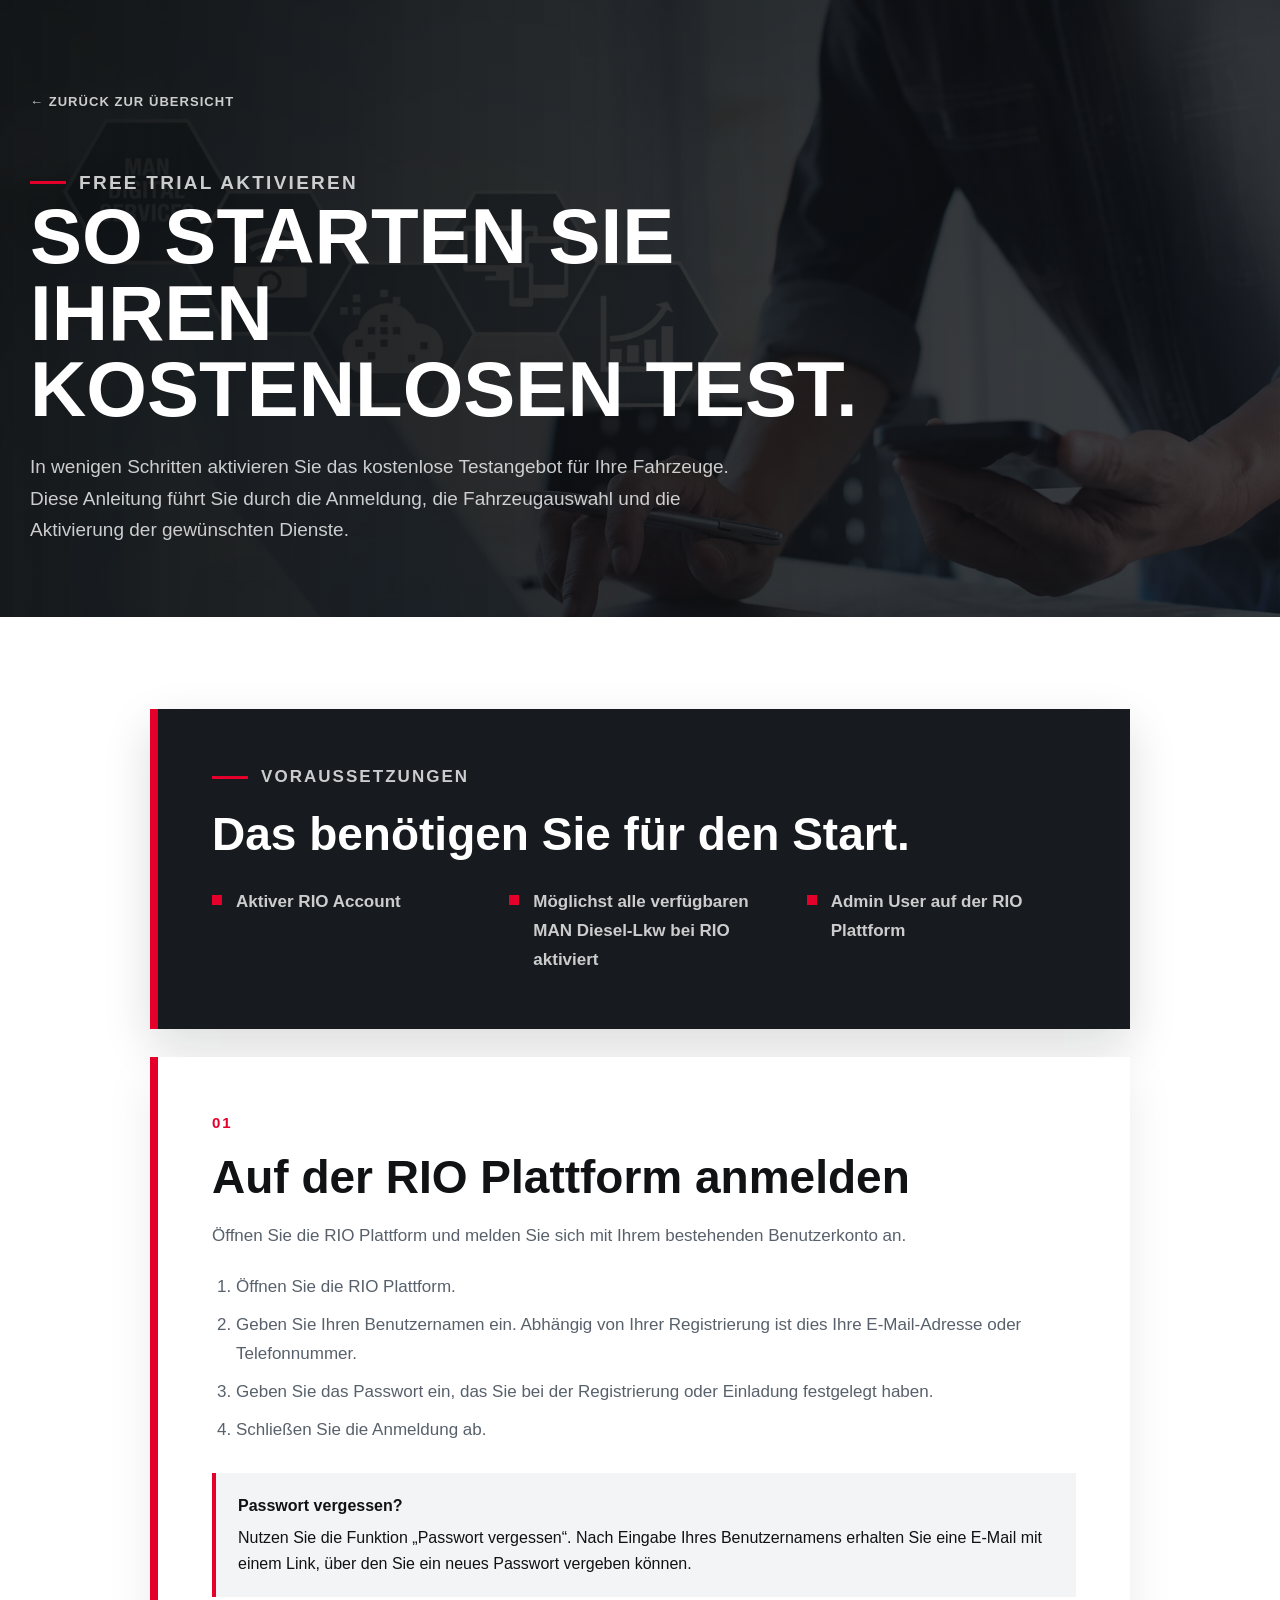
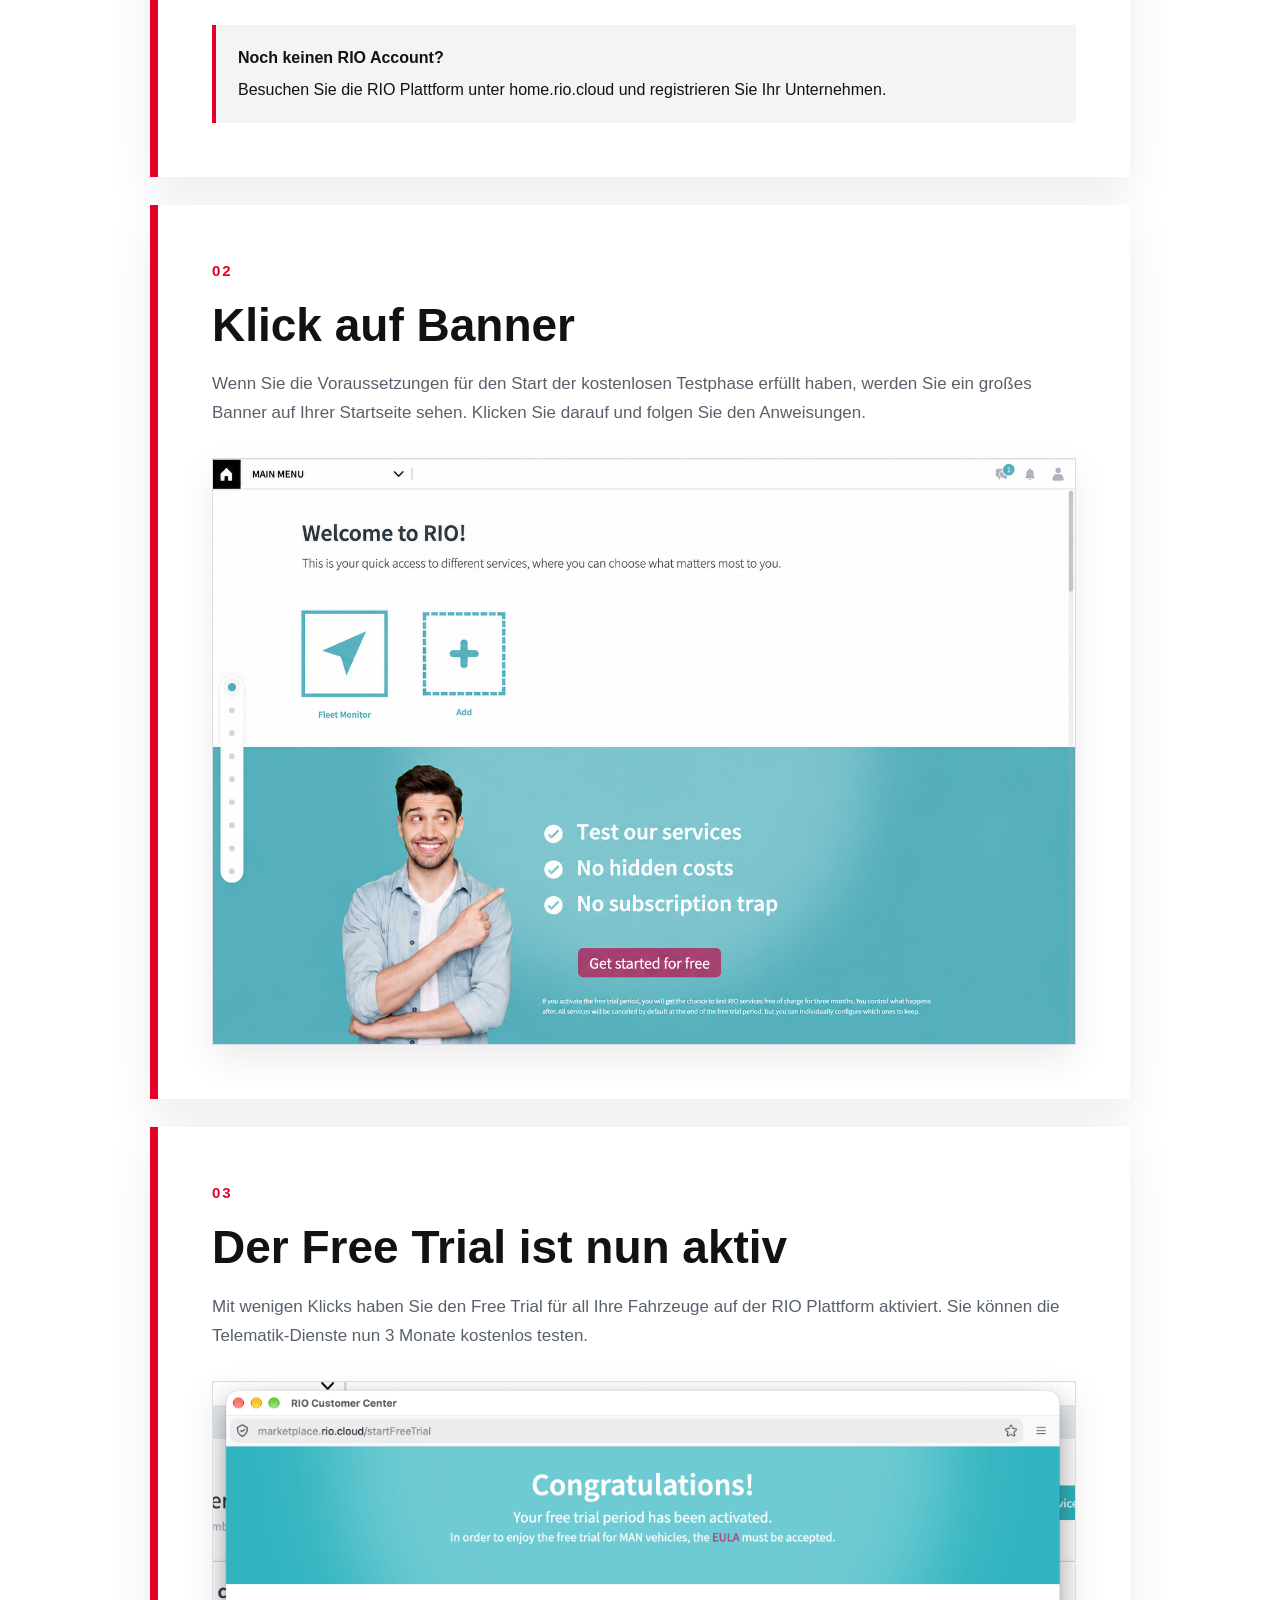
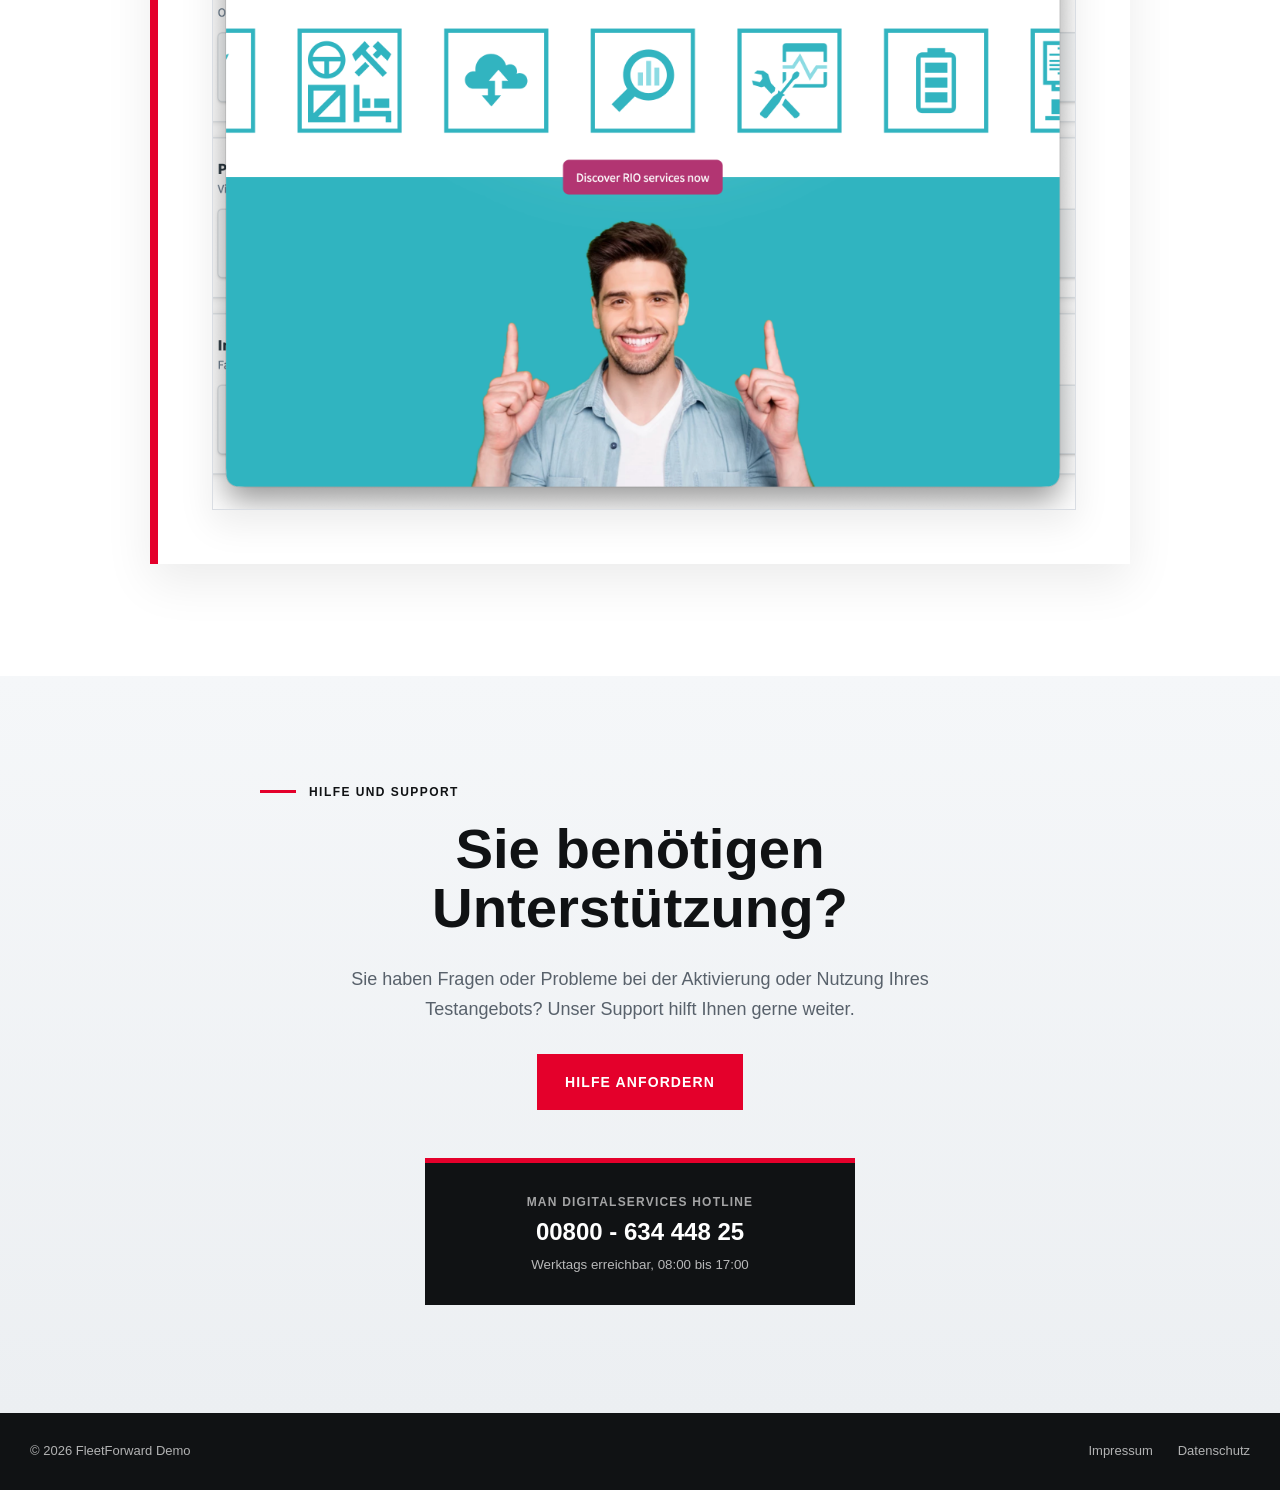
==== free-trial-anleitung.html @ 4c505b8c "Update free trial activation guide" ====
<!doctype html>
<html lang="de">
<head>
  <meta charset="utf-8">
  <meta name="viewport" content="width=device-width, initial-scale=1">
  <title>Free Trial starten | MAN DigitalServices</title>
  <meta
    name="description"
    content="Schritt-für-Schritt-Anleitung zur Aktivierung des kostenlosen MAN DigitalServices Tests."
  >
  <link rel="stylesheet" href="styles.css?v=20260921-1">
</head>
<body>
  <div class="demo-landing">
    <main>
      <section class="demo-guide-hero">
        <div class="demo-container">
          <a class="demo-guide-hero__back" href="index.html">← Zurück zur Übersicht</a>
          <p class="demo-eyebrow">Free Trial aktivieren</p>
          <h1>So starten Sie Ihren kostenlosen Test.</h1>
          <p>
            In wenigen Schritten aktivieren Sie das kostenlose Testangebot für
            Ihre Fahrzeuge. Diese Anleitung führt Sie durch die Anmeldung, die
            Fahrzeugauswahl und die Aktivierung der gewünschten Dienste.
          </p>
        </div>
      </section>

      <section class="demo-guide" aria-label="Aktivierungsschritte">
        <div class="demo-container">
          <div class="demo-guide__list">
            <article class="demo-guide-prerequisites">
              <p class="demo-eyebrow">Voraussetzungen</p>
              <h2>Das benötigen Sie für den Start.</h2>
              <ul>
                <li>Aktiver RIO Account</li>
                <li>Möglichst alle verfügbaren MAN Diesel-Lkw bei RIO aktiviert</li>
                <li>Admin User auf der RIO Plattform</li>
              </ul>
            </article>

            <article class="demo-guide-step">
              <h2>Auf der RIO Plattform anmelden</h2>
              <p>
                Öffnen Sie die RIO Plattform und melden Sie sich mit Ihrem
                bestehenden Benutzerkonto an.
              </p>
              <ol>
                <li>Öffnen Sie die RIO Plattform.</li>
                <li>
                  Geben Sie Ihren Benutzernamen ein. Abhängig von Ihrer
                  Registrierung ist dies Ihre E-Mail-Adresse oder Telefonnummer.
                </li>
                <li>
                  Geben Sie das Passwort ein, das Sie bei der Registrierung
                  oder Einladung festgelegt haben.
                </li>
                <li>Schließen Sie die Anmeldung ab.</li>
              </ol>
              <div class="demo-guide-note">
                <strong>Passwort vergessen?</strong>
                Nutzen Sie die Funktion „Passwort vergessen“. Nach Eingabe Ihres
                Benutzernamens erhalten Sie eine E-Mail mit einem Link, über den
                Sie ein neues Passwort vergeben können.
              </div>
              <div class="demo-guide-note">
                <strong>Noch keinen RIO Account?</strong>
                Besuchen Sie die RIO Plattform unter home.rio.cloud und
                registrieren Sie Ihr Unternehmen.
              </div>
            </article>

            <article class="demo-guide-step">
              <h2>Klick auf Banner</h2>
              <p>
                Wenn Sie die Voraussetzungen für den Start der
                kostenlosen Testphase erfüllt haben, werden Sie ein großes
                Banner auf Ihrer Startseite sehen. Klicken Sie darauf und
                folgen Sie den Anweisungen.
              </p>
              <figure class="demo-guide-image">
                <img
                  src="images/rio-free-trial-banner.png"
                  alt="RIO Startseite mit Banner zur kostenlosen Testphase"
                >
              </figure>
            </article>

            <article class="demo-guide-step">
              <h2>Der Free Trial ist nun aktiv</h2>
              <p>
                Mit wenigen Klicks haben Sie den Free Trial für all Ihre
                Fahrzeuge auf der RIO Plattform aktiviert. Sie können die
                Telematik-Dienste nun 3 Monate kostenlos testen.
              </p>
              <figure class="demo-guide-image">
                <img
                  src="images/rio-free-trial-activated.png"
                  alt="Bestätigung der aktivierten kostenlosen RIO Testphase"
                >
              </figure>
            </article>
          </div>
        </div>
      </section>

      <section id="contact" class="demo-lead">
        <div class="demo-container demo-lead__content">
          <div class="demo-lead__intro">
            <p class="demo-eyebrow demo-eyebrow--dark">
              Hilfe und Support
            </p>

            <h2>Sie benötigen Unterstützung?</h2>

            <p>
              Sie haben Fragen oder Probleme bei der Aktivierung oder Nutzung
              Ihres Testangebots? Unser Support hilft Ihnen gerne weiter.
            </p>

            <a
              class="demo-button demo-button--submit"
              href="https://rio.cloud/de/contact/form"
            >
              Hilfe anfordern
            </a>

            <div class="demo-contact-box">
              <span>MAN DigitalServices Hotline</span>
              <strong>00800 - 634 448 25</strong>
              <small>Werktags erreichbar, 08:00 bis 17:00</small>
            </div>
          </div>
        </div>
      </section>
    </main>

    <footer class="demo-footer">
      <div class="demo-container demo-footer__inner">
        <span>© 2026 FleetForward Demo</span>
        <div>
          <a href="#">Impressum</a>
          <a href="#">Datenschutz</a>
        </div>
      </div>
    </footer>
  </div>
</body>
</html>
---- styles.css ----
/* =========================================================
   FleetForward / MAN DigitalServices Landingpage
   Vollstaendige CSS-Ueberarbeitung
   ========================================================= */

:root {
  --demo-red: #e4002b;
  --demo-red-dark: #b80024;
  --demo-red-deep: #91001c;
  --demo-ink: #101214;
  --demo-ink-soft: #25292e;
  --demo-steel: #58616b;
  --demo-line: #d9dde2;
  --demo-panel: #f4f6f8;
  --demo-white: #ffffff;
  --demo-success-bg: #e7f5ed;
  --demo-success: #17673a;
  --demo-error-bg: #fde9ed;
  --demo-error: #9d001e;
  --demo-shadow: 0 22px 54px rgba(16, 18, 20, 0.14);
  --demo-max-width: 1220px;
}

/* =========================================================
   Power-Pages-Standardlayout zuruecksetzen
   ========================================================= */

html {
  margin: 0 !important;
  padding: 0 !important;
  scroll-behavior: smooth;
}

body {
  margin: 0 !important;
  padding: 0 !important;
}

body > header,
body > nav,
body > .navbar,
header[role="banner"],
header.navbar,
header.navbar-static-top,
header.navbar-inverse,
.navbar.navbar-static-top,
.navbar.navbar-inverse,
.navbar-static-top,
.header-navbar,
#navbar,
#navbar-collapse,
.navbar-header,
.navbar-collapse {
  display: none !important;
  visibility: hidden !important;
  height: 0 !important;
  min-height: 0 !important;
  max-height: 0 !important;
  margin: 0 !important;
  padding: 0 !important;
  border: 0 !important;
  overflow: hidden !important;
}

body,
main,
main[role="main"],
.page-content,
.page-copy,
.container-fluid,
#mainContent,
#content-container {
  margin-top: 0 !important;
  padding-top: 0 !important;
}

body > footer:not(.demo-footer),
footer.footer,
footer[role="contentinfo"]:not(.demo-footer) {
  display: none !important;
}

/* =========================================================
   Basis
   ========================================================= */

.demo-landing {
  position: relative;
  width: 100%;
  margin: 0 !important;
  padding: 0 !important;
  overflow: hidden;
  background: var(--demo-white);
  color: var(--demo-ink);
  font-family: Arial, Helvetica, sans-serif;
  font-size: 16px;
  line-height: 1.6;
  text-rendering: optimizeLegibility;
}

.demo-landing *,
.demo-landing *::before,
.demo-landing *::after {
  box-sizing: border-box;
}

.demo-landing main {
  width: 100%;
  margin: 0 !important;
  padding: 0 !important;
}

.demo-landing img {
  display: block;
  width: 100%;
  max-width: 100%;
}

.demo-container {
  width: min(calc(100% - 48px), var(--demo-max-width));
  margin-right: auto;
  margin-left: auto;
}

.demo-landing ::selection {
  background: var(--demo-red);
  color: var(--demo-white);
}

.demo-landing section[id] {
  scroll-margin-top: 24px;
}

/* =========================================================
   Bereichsnavigation
   ========================================================= */

.demo-section-nav {
  position: relative;
  z-index: 4;
  overflow: hidden;
  padding: 0;
  background: var(--demo-white);
  border-bottom: 1px solid #e6e9ed;
}

.demo-section-nav__scroller {
  display: flex;
  align-items: stretch;
  gap: 0;
  width: max-content;
  min-width: 100%;
  padding: 0 24px;
}

.demo-section-nav__item {
  display: flex;
  align-items: center;
  min-height: 52px;
  padding: 12px 20px;
  border: 2px solid transparent;
  color: #39424d;
  font-family: "Arial Narrow", "Helvetica Neue Condensed Bold", "Roboto Condensed", Arial, Helvetica, sans-serif;
  font-size: clamp(14px, 1vw, 16px);
  font-weight: 900;
  letter-spacing: 0.045em;
  line-height: 1.05;
  text-decoration: none;
  text-transform: uppercase;
  white-space: nowrap;
  transition: color 160ms ease, border-color 160ms ease, background-color 160ms ease;
}

.demo-section-nav__item:hover,
.demo-section-nav__item:focus-visible {
  color: var(--demo-red);
  outline: none;
  text-decoration: none;
}

.demo-section-nav__item:focus-visible {
  outline: 2px solid #006fdd;
  outline-offset: -4px;
}

.demo-section-nav__item.is-active {
  border-color: #006fdd;
  color: var(--demo-red);
}

/* =========================================================
   Buttons und Links
   ========================================================= */

.demo-landing a.demo-button,
.demo-landing a.demo-button:link,
.demo-landing a.demo-button:visited,
.demo-landing button.demo-button,
.demo-landing input.demo-button[type="submit"],
.demo-landing input.demo-button[type="button"],
.demo-landing .btn.demo-button,
.demo-landing .btn-primary.demo-button {
  display: inline-flex !important;
  align-items: center !important;
  justify-content: center !important;
  width: auto !important;
  min-width: 204px !important;
  min-height: 56px !important;
  margin: 0 !important;
  padding: 16px 26px !important;
  background: var(--demo-red) !important;
  background-color: var(--demo-red) !important;
  background-image: none !important;
  border: 2px solid var(--demo-red) !important;
  border-radius: 0 !important;
  box-shadow: none !important;
  color: var(--demo-white) !important;
  cursor: pointer !important;
  font-family: Arial, Helvetica, sans-serif !important;
  font-size: 14px !important;
  font-weight: 800 !important;
  letter-spacing: 0.08em !important;
  line-height: 1 !important;
  text-align: center !important;
  text-decoration: none !important;
  text-shadow: none !important;
  text-transform: uppercase !important;
  appearance: none !important;
  -webkit-appearance: none !important;
  transition:
    background-color 180ms ease,
    border-color 180ms ease,
    color 180ms ease,
    transform 180ms ease !important;
}

.demo-landing a.demo-button:hover,
.demo-landing a.demo-button:focus,
.demo-landing button.demo-button:hover,
.demo-landing button.demo-button:focus,
.demo-landing input.demo-button[type="submit"]:hover,
.demo-landing input.demo-button[type="submit"]:focus,
.demo-landing input.demo-button[type="button"]:hover,
.demo-landing input.demo-button[type="button"]:focus {
  background: var(--demo-red-dark) !important;
  background-color: var(--demo-red-dark) !important;
  border-color: var(--demo-red-dark) !important;
  color: var(--demo-white) !important;
  text-decoration: none !important;
  transform: translateY(-2px) !important;
}

.demo-landing a.demo-button:active,
.demo-landing button.demo-button:active,
.demo-landing input.demo-button[type="submit"]:active,
.demo-landing input.demo-button[type="button"]:active {
  background: var(--demo-red-deep) !important;
  background-color: var(--demo-red-deep) !important;
  border-color: var(--demo-red-deep) !important;
  transform: translateY(0) !important;
}

.demo-landing button.demo-button:disabled,
.demo-landing input.demo-button[type="submit"]:disabled,
.demo-landing .demo-button.disabled,
.demo-landing .demo-button[disabled] {
  background: #969da5 !important;
  border-color: #969da5 !important;
  color: var(--demo-white) !important;
  cursor: not-allowed !important;
  opacity: 0.75 !important;
  transform: none !important;
}

.demo-landing .demo-button--submit {
  width: 100% !important;
}

.demo-text-link,
.demo-arrow-link {
  display: inline-flex;
  align-items: center;
  gap: 13px;
  color: inherit;
  font-weight: 800;
  line-height: 1.2;
  text-decoration: none;
}

.demo-text-link span,
.demo-arrow-link span {
  display: inline-block;
  font-size: 22px;
  line-height: 1;
  transition: transform 180ms ease;
}

.demo-text-link:hover,
.demo-text-link:focus,
.demo-arrow-link:hover,
.demo-arrow-link:focus {
  color: inherit;
  text-decoration: none;
}

.demo-text-link:hover span,
.demo-text-link:focus span,
.demo-arrow-link:hover span,
.demo-arrow-link:focus span {
  transform: translateX(6px);
}

/* =========================================================
   Hero
   ========================================================= */

.demo-landing .demo-hero {
  position: relative !important;
  display: flex !important;
  align-items: flex-end !important;
  width: 100% !important;
  min-height: 680px !important;
  margin: 0 !important;
  padding: 0 !important;
  overflow: hidden !important;
  background-color: var(--demo-ink) !important;
  background-image: url("images/man-free-trial-header.svg") !important;
  background-position: center center !important;
  background-repeat: no-repeat !important;
  background-size: cover !important;
  color: var(--demo-white) !important;
  isolation: isolate !important;
}

.demo-landing .demo-hero__overlay {
  position: absolute !important;
  inset: 0 !important;
  z-index: 1 !important;
  display: block !important;
  background:
    linear-gradient(
      90deg,
      rgba(10, 12, 14, 0.9) 0%,
      rgba(10, 12, 14, 0.72) 34%,
      rgba(10, 12, 14, 0.38) 64%,
      rgba(10, 12, 14, 0.12) 100%
    ),
    linear-gradient(
      180deg,
      rgba(0, 0, 0, 0.02) 0%,
      rgba(0, 0, 0, 0.12) 54%,
      rgba(0, 0, 0, 0.62) 100%
    ) !important;
  pointer-events: none !important;
}

.demo-landing .demo-hero::after {
  position: absolute;
  right: 0;
  bottom: 0;
  z-index: 2;
  width: min(44vw, 520px);
  height: 7px;
  background: var(--demo-red);
  content: "";
}

.demo-landing .demo-hero__content {
  position: relative !important;
  z-index: 3 !important;
  display: flex !important;
  align-items: flex-end !important;
  width: min(calc(100% - 96px), var(--demo-max-width)) !important;
  margin: 0 auto !important;
  padding: 0 0 76px !important;
}

.demo-landing .demo-hero__copy {
  width: 100% !important;
  max-width: 620px !important;
  margin: 0 !important;
  padding: 0 !important;
}

.demo-landing .demo-hero .demo-hero__copy h1 {
  max-width: 600px !important;
  margin: 0 0 26px !important;
  padding: 0 !important;
  color: var(--demo-white) !important;
  font-family: "Arial Narrow", "Helvetica Neue Condensed Bold", "Roboto Condensed", Arial, Helvetica, sans-serif !important;
  font-size: clamp(34px, 3.2vw, 46px) !important;
  font-weight: 900 !important;
  letter-spacing: 0 !important;
  line-height: 1.12 !important;
  text-align: left !important;
  text-decoration: none !important;
  text-shadow: 0 3px 14px rgba(0, 0, 0, 0.42) !important;
  text-transform: uppercase !important;
}

/* =========================================================
   Typografie
   ========================================================= */

.demo-eyebrow {
  display: flex;
  align-items: center;
  gap: 13px;
  margin: 0 0 20px;
  color: var(--demo-white);
  font-size: 12px;
  font-weight: 800;
  letter-spacing: 0.12em;
  line-height: 1.4;
  text-transform: uppercase;
}

.demo-eyebrow::before {
  width: 36px;
  height: 3px;
  background: var(--demo-red);
  content: "";
  flex: 0 0 auto;
}

.demo-eyebrow--dark {
  color: var(--demo-ink);
}

.demo-feature__content h2,
.demo-lead__intro h2 {
  margin: 0 0 26px;
  color: inherit;
  font-family: Arial, Helvetica, sans-serif;
  font-size: clamp(36px, 4.4vw, 58px);
  font-weight: 900;
  letter-spacing: 0;
  line-height: 1.04;
}

.demo-feature__content > p:not(.demo-eyebrow),
.demo-lead__intro > p:not(.demo-eyebrow) {
  max-width: 58ch;
  margin: 0 0 30px;
  color: var(--demo-steel);
  font-size: 18px;
  line-height: 1.68;
}

.demo-feature--dark .demo-feature__content > p:not(.demo-eyebrow) {
  color: rgba(255, 255, 255, 0.72);
}

/* =========================================================
   Angebotsueberblick
   ========================================================= */

.demo-offer {
  position: relative;
  padding: 76px 0;
  background: var(--demo-white);
  border-bottom: 1px solid var(--demo-line);
}

.demo-offer::before {
  position: absolute;
  top: 0;
  left: max(24px, calc((100vw - var(--demo-max-width)) / 2));
  width: 74px;
  height: 6px;
  background: var(--demo-red);
  content: "";
}

.demo-offer__grid {
  display: grid;
  grid-template-columns: minmax(0, 0.72fr) minmax(290px, 0.28fr);
  align-items: start;
  gap: clamp(44px, 7vw, 88px);
}

.demo-offer .demo-eyebrow {
  margin: 0 0 18px;
}

.demo-offer h2 {
  max-width: 760px;
  margin: 0 0 24px;
  color: var(--demo-ink);
  font-size: clamp(36px, 4.4vw, 58px);
  font-weight: 900;
  letter-spacing: 0;
  line-height: 1.05;
}

.demo-offer p:not(.demo-eyebrow) {
  max-width: 780px;
  margin: 0 0 18px;
  color: var(--demo-ink-soft);
  font-size: 18px;
  line-height: 1.66;
}

.demo-offer .demo-offer__note {
  margin-top: 22px;
  color: #747c86;
  font-size: 13px;
  line-height: 1.5;
}

.demo-offer p:last-child {
  margin-bottom: 0;
}

.demo-offer__facts {
  display: grid;
  gap: 1px;
  background: var(--demo-line);
  box-shadow: var(--demo-shadow);
}

.demo-offer__facts div {
  display: flex;
  flex-direction: column;
  min-height: 116px;
  padding: 24px;
  background: var(--demo-panel);
  border-left: 5px solid var(--demo-red);
}

.demo-offer__facts strong {
  color: var(--demo-ink);
  font-size: 24px;
  font-weight: 900;
  line-height: 1.1;
}

.demo-offer__facts span {
  margin-top: 8px;
  color: var(--demo-steel);
  font-size: 13px;
  font-weight: 800;
  line-height: 1.4;
  text-transform: uppercase;
}

/* =========================================================
   Aktivierungs-Hinweis
   ========================================================= */

.demo-guide-cta {
  position: relative;
  padding: 44px 0;
  background:
    linear-gradient(135deg, #171a1e 0%, #101214 100%);
  color: var(--demo-white);
}

.demo-guide-cta::before {
  position: absolute;
  top: 0;
  left: max(24px, calc((100vw - var(--demo-max-width)) / 2));
  width: 74px;
  height: 6px;
  background: var(--demo-red);
  content: "";
}

.demo-guide-cta__inner {
  display: grid;
  grid-template-columns: minmax(0, 1fr) auto;
  align-items: center;
  gap: clamp(28px, 5vw, 64px);
}

.demo-guide-cta .demo-eyebrow {
  margin-bottom: 14px;
}

.demo-guide-cta h2 {
  max-width: 850px;
  margin: 0;
  color: var(--demo-white);
  font-size: clamp(28px, 3.2vw, 42px);
  font-weight: 900;
  letter-spacing: 0;
  line-height: 1.12;
}

.demo-guide-cta__button {
  white-space: nowrap;
}

/* =========================================================
   Free-Trial-Produkte
   ========================================================= */

.demo-products-intro {
  padding: 78px 0 28px;
  background: var(--demo-panel);
}

.demo-products-intro h2 {
  max-width: 780px;
  margin: 0 0 22px;
  color: var(--demo-ink);
  font-size: clamp(36px, 4.6vw, 60px);
  font-weight: 900;
  letter-spacing: 0;
  line-height: 1.04;
}

.demo-products-intro p:not(.demo-eyebrow) {
  max-width: 760px;
  margin: 0;
  color: var(--demo-steel);
  font-size: 18px;
  line-height: 1.66;
}

.demo-product-feature {
  padding: 88px 0;
}

.demo-products-intro + .demo-product-feature {
  padding-top: 66px;
  background: var(--demo-panel);
}

.demo-products-intro + .demo-feature--dark.demo-product-feature {
  background:
    linear-gradient(180deg, #171a1e 0%, #111315 100%);
  color: var(--demo-white);
}

.demo-product-feature + .demo-product-feature {
  border-top: 1px solid rgba(16, 18, 20, 0.08);
}

.demo-feature--dark.demo-product-feature + .demo-product-feature {
  border-top: 0;
}

.demo-check-list--light li {
  border-bottom-color: rgba(255, 255, 255, 0.24);
  color: rgba(255, 255, 255, 0.92);
}

.demo-check-list--light li::before {
  background: var(--demo-white);
  color: var(--demo-red);
}

.demo-feature--dark .demo-check-list li {
  border-bottom-color: rgba(255, 255, 255, 0.24);
  color: rgba(255, 255, 255, 0.92);
}

.demo-feature--dark .demo-check-list li::before {
  background: var(--demo-red);
  color: var(--demo-white);
}

/* =========================================================
   Text-Bild-Komponenten
   ========================================================= */

.demo-feature {
  position: relative;
  padding: 108px 0;
  background: var(--demo-white);
}

.demo-feature--dark {
  background:
    linear-gradient(180deg, #171a1e 0%, #111315 100%);
  color: var(--demo-white);
}

.demo-feature__grid {
  display: grid;
  grid-template-columns: minmax(0, 0.88fr) minmax(0, 1.12fr);
  align-items: center;
  gap: clamp(52px, 7vw, 96px);
}

.demo-feature__grid--reverse {
  grid-template-columns: minmax(0, 1.12fr) minmax(0, 0.88fr);
}

.demo-feature__media {
  position: relative;
  display: flex;
  min-height: 460px;
  align-items: center;
  justify-content: center;
  overflow: visible;
  background: transparent;
  box-shadow: none;
}

.demo-feature__media::after {
  display: none;
}

.demo-feature__media img {
  width: min(112%, 720px);
  height: auto;
  max-height: 520px;
  object-fit: contain;
  filter: drop-shadow(0 28px 32px rgba(16, 18, 20, 0.2));
  transition: transform 700ms ease;
}

.demo-feature__media:hover img {
  transform: scale(1.025);
}

/* Die Monitore zeigen immer zur benachbarten Textspalte. */
.demo-feature__grid--reverse .demo-feature__media img {
  transform: scaleX(-1);
}

.demo-feature__grid--reverse .demo-feature__media:hover img {
  transform: scaleX(-1) scale(1.025);
}

.demo-feature__media--icon {
  display: flex;
  align-items: center;
  justify-content: center;
  padding: clamp(56px, 8vw, 96px);
  background:
    linear-gradient(135deg, #ffffff 0%, #f3f5f7 100%);
}

.demo-feature--dark .demo-feature__media--icon {
  background:
    linear-gradient(135deg, #ffffff 0%, #eef1f4 100%);
}

.demo-feature__media--icon::after {
  display: none;
}

.demo-feature__media--icon img {
  width: min(100%, 310px);
  height: auto;
  max-height: 310px;
  object-fit: contain;
}

.demo-feature__media--icon:hover img {
  transform: scale(1.035);
}

.demo-check-list {
  padding: 0;
  margin: 0 0 34px;
  list-style: none;
}

.demo-check-list li {
  position: relative;
  padding: 13px 0 13px 34px;
  border-bottom: 1px solid rgba(16, 18, 20, 0.13);
  color: var(--demo-ink-soft);
  font-weight: 800;
}

.demo-check-list li::before {
  position: absolute;
  top: 13px;
  left: 0;
  width: 20px;
  height: 20px;
  background: var(--demo-red);
  color: var(--demo-white);
  content: "✓";
  font-size: 13px;
  font-weight: 900;
  line-height: 20px;
  text-align: center;
}

.demo-feature-callout {
  display: flex;
  width: clamp(142px, 12vw, 174px);
  aspect-ratio: 1;
  align-items: center;
  justify-content: center;
  margin: 28px 0 0 auto;
  padding: 24px;
  border-radius: 50%;
  background: var(--demo-red);
  box-shadow: 0 22px 42px rgba(0, 0, 0, 0.26);
  color: var(--demo-white);
  font-size: clamp(15px, 1.2vw, 18px);
  font-weight: 900;
  line-height: 1.18;
  text-align: center;
}

.demo-arrow-link {
  color: var(--demo-ink);
}

.demo-arrow-link--light {
  color: var(--demo-white);
}

.demo-stats {
  display: grid;
  grid-template-columns: repeat(2, minmax(0, 1fr));
  gap: 1px;
  margin: 38px 0;
  background: rgba(255, 255, 255, 0.18);
}

.demo-stat {
  display: flex;
  flex-direction: column;
  min-height: 126px;
  padding: 26px 24px;
  background: rgba(255, 255, 255, 0.04);
}

.demo-stat strong {
  color: var(--demo-white);
  font-size: 42px;
  font-weight: 900;
  letter-spacing: 0;
  line-height: 1;
}

.demo-stat span {
  margin-top: 9px;
  color: rgba(255, 255, 255, 0.68);
  font-size: 13px;
  font-weight: 700;
}

/* =========================================================
   Lead-Bereich
   ========================================================= */

.demo-lead {
  padding: 108px 0;
  background:
    linear-gradient(180deg, #f5f7f9 0%, #eceff2 100%);
}

.demo-lead__content {
  max-width: 760px;
  text-align: center;
}

.demo-lead__intro > p:not(.demo-eyebrow) {
  max-width: 660px;
  margin-right: auto;
  margin-left: auto;
}

.demo-lead__intro > .demo-button {
  margin-top: 30px;
}

.demo-contact-box {
  display: flex;
  flex-direction: column;
  max-width: 430px;
  margin: 48px auto 0;
  padding: 30px;
  background: var(--demo-ink);
  border-top: 5px solid var(--demo-red);
  color: var(--demo-white);
}

.demo-contact-box span {
  margin-bottom: 5px;
  color: rgba(255, 255, 255, 0.62);
  font-size: 12px;
  font-weight: 800;
  letter-spacing: 0.1em;
  text-transform: uppercase;
}

.demo-contact-box strong {
  color: var(--demo-white);
  font-size: 24px;
  font-weight: 900;
  line-height: 1.25;
}

.demo-contact-box small {
  margin-top: 7px;
  color: rgba(255, 255, 255, 0.7);
}

/* =========================================================
   Footer
   ========================================================= */

.demo-footer {
  display: block !important;
  padding: 28px 0;
  background: var(--demo-ink);
  color: rgba(255, 255, 255, 0.68);
  font-size: 13px;
}

.demo-footer__inner {
  display: flex;
  align-items: center;
  justify-content: space-between;
  gap: 24px;
}

.demo-footer__inner div {
  display: flex;
  gap: 25px;
}

.demo-footer a {
  color: rgba(255, 255, 255, 0.68);
  text-decoration: none;
}

.demo-footer a:hover,
.demo-footer a:focus {
  color: var(--demo-white);
  text-decoration: none;
}

/* =========================================================
   Responsive
   ========================================================= */

@media (max-width: 991px) {
  .demo-landing .demo-hero {
    min-height: 620px !important;
    background-position: 56% center !important;
  }

  .demo-landing .demo-hero__content {
    width: min(calc(100% - 64px), var(--demo-max-width)) !important;
    padding-bottom: 58px !important;
  }

  .demo-landing .demo-hero__copy {
    max-width: 560px !important;
  }

  .demo-feature__grid,
  .demo-feature__grid--reverse,
  .demo-lead__grid,
  .demo-offer__grid {
    grid-template-columns: 1fr;
  }

  .demo-feature__grid--reverse .demo-feature__media {
    order: 2;
  }

  .demo-feature__grid--reverse .demo-feature__content {
    order: 1;
  }

  .demo-feature,
  .demo-lead {
    padding: 82px 0;
  }

  .demo-offer {
    padding: 70px 0;
  }

  .demo-offer__facts {
    grid-template-columns: repeat(3, minmax(0, 1fr));
  }

  .demo-offer__facts div {
    min-height: 132px;
  }

  .demo-guide-cta__inner {
    grid-template-columns: 1fr;
  }

  .demo-products-intro {
    padding: 72px 0 24px;
  }

  .demo-product-feature {
    padding: 76px 0;
  }

  .demo-feature__media {
    min-height: 460px;
  }

  .demo-feature__media img {
    height: auto;
    max-height: 460px;
  }

}

@media (max-width: 700px) {
  .demo-container {
    width: calc(100% - 32px);
  }

  .demo-section-nav__scroller {
    min-width: max-content;
    padding: 0 12px;
    overflow-x: auto;
    scroll-padding-left: 12px;
    scroll-snap-type: x mandatory;
    -webkit-overflow-scrolling: touch;
  }

  .demo-section-nav__item {
    min-height: 48px;
    padding: 11px 16px;
    font-size: 14px;
    scroll-snap-align: start;
  }

  .demo-landing .demo-hero {
    min-height: 570px !important;
    background-position: 58% center !important;
  }

  .demo-landing .demo-hero__overlay {
    background:
      linear-gradient(
        90deg,
        rgba(10, 12, 14, 0.9) 0%,
        rgba(10, 12, 14, 0.72) 72%,
        rgba(10, 12, 14, 0.38) 100%
      ),
      linear-gradient(
        180deg,
        rgba(0, 0, 0, 0.08) 0%,
        rgba(0, 0, 0, 0.58) 100%
      ) !important;
  }

  .demo-landing .demo-hero::after {
    width: 62vw;
    height: 6px;
  }

  .demo-landing .demo-hero__content {
    width: calc(100% - 32px) !important;
    padding-bottom: 40px !important;
  }

  .demo-landing .demo-hero__copy {
    max-width: 100% !important;
  }

  .demo-landing .demo-hero .demo-hero__copy h1 {
    max-width: 100% !important;
    margin-bottom: 22px !important;
    font-size: clamp(29px, 8.5vw, 38px) !important;
    line-height: 1.12 !important;
  }

  .demo-landing .demo-hero .demo-hero__copy h1 br {
    display: none !important;
  }

  .demo-landing a.demo-button,
  .demo-landing button.demo-button,
  .demo-landing input.demo-button[type="submit"],
  .demo-landing input.demo-button[type="button"] {
    min-width: 180px !important;
    min-height: 52px !important;
    padding: 14px 20px !important;
    font-size: 13px !important;
  }

  .demo-feature,
  .demo-lead {
    padding: 66px 0;
  }

  .demo-offer {
    padding: 56px 0;
  }

  .demo-offer__facts {
    grid-template-columns: 1fr;
  }

  .demo-offer__facts div {
    min-height: 0;
  }

  .demo-guide-cta {
    padding: 38px 0;
  }

  .demo-guide-cta__inner {
    gap: 24px;
  }

  .demo-guide-cta__button {
    width: 100% !important;
  }

  .demo-products-intro {
    padding: 62px 0 18px;
  }

  .demo-product-feature {
    padding: 62px 0;
  }

  .demo-feature__content h2,
  .demo-lead__intro h2,
  .demo-products-intro h2,
  .demo-offer h2 {
    font-size: clamp(31px, 9vw, 40px);
    line-height: 1.08;
  }

  .demo-feature__content > p:not(.demo-eyebrow),
  .demo-lead__intro > p:not(.demo-eyebrow),
  .demo-products-intro p:not(.demo-eyebrow),
  .demo-offer p:not(.demo-eyebrow) {
    font-size: 16px;
  }

  .demo-feature__media {
    min-height: 300px;
  }

  .demo-feature__media img {
    width: min(108%, 520px);
    height: auto;
    max-height: 360px;
  }

  .demo-stats {
    grid-template-columns: 1fr;
  }

  .demo-contact-box {
    margin-top: 36px;
  }

  .demo-footer__inner {
    align-items: flex-start;
    flex-direction: column;
    gap: 14px;
  }
}

@media (max-width: 420px) {
  .demo-landing .demo-hero {
    min-height: 540px !important;
  }

  .demo-landing .demo-hero .demo-hero__copy h1 {
    font-size: 29px !important;
  }

  .demo-landing a.demo-button,
  .demo-landing button.demo-button,
  .demo-landing input.demo-button[type="submit"],
  .demo-landing input.demo-button[type="button"] {
    width: 100% !important;
    min-width: 0 !important;
  }

  .demo-feature__media,
  .demo-feature__media img {
    min-height: 310px;
    height: 310px;
  }

}


/* =========================================================
   FAQ
   ========================================================= */

.demo-faq {
  padding: 96px 0;
  background: var(--demo-cloud);
}

.demo-faq__layout {
  display: grid;
  grid-template-columns: minmax(0, 0.8fr) minmax(0, 1.2fr);
  gap: clamp(52px, 8vw, 112px);
  align-items: start;
}

.demo-faq__intro {
  position: sticky;
  top: 32px;
}

.demo-faq__intro h2 {
  max-width: 560px;
  margin: 0 0 24px;
  color: var(--demo-ink);
  font-size: clamp(38px, 4.6vw, 58px);
  line-height: 1.04;
}

.demo-faq__intro > p:not(.demo-eyebrow) {
  max-width: 540px;
  margin: 0 0 28px;
  color: var(--demo-steel);
  font-size: 17px;
  line-height: 1.7;
}

.demo-text-link {
  display: inline-flex;
  align-items: center;
  gap: 10px;
  color: var(--demo-red);
  font-size: 14px;
  font-weight: 800;
  letter-spacing: 0.06em;
  text-decoration: none;
  text-transform: uppercase;
}

.demo-text-link::after {
  content: "→";
  font-size: 20px;
  line-height: 1;
}

.demo-text-link:hover,
.demo-text-link:focus {
  color: #bd0024;
  text-decoration: underline;
}

.demo-faq__items {
  border-top: 3px solid var(--demo-red);
}

.demo-faq details {
  border-bottom: 1px solid #cfd3d8;
  background: var(--demo-white);
}

.demo-faq summary {
  position: relative;
  padding: 25px 64px 25px 26px;
  color: var(--demo-ink);
  cursor: pointer;
  font-size: 18px;
  font-weight: 800;
  line-height: 1.35;
  list-style: none;
}

.demo-faq summary::-webkit-details-marker {
  display: none;
}

.demo-faq summary::after {
  content: "+";
  position: absolute;
  top: 50%;
  right: 26px;
  color: var(--demo-red);
  font-size: 30px;
  font-weight: 400;
  line-height: 1;
  transform: translateY(-50%);
}

.demo-faq details[open] summary::after {
  content: "−";
}

.demo-faq details p {
  margin: 0;
  padding: 0 64px 26px 26px;
  color: var(--demo-steel);
  font-size: 16px;
  line-height: 1.65;
}

/* =========================================================
   Free-Trial-Anleitung
   ========================================================= */

.demo-guide-hero {
  padding: 88px 0 72px;
  background:
    linear-gradient(90deg, rgba(10, 12, 14, 0.94), rgba(10, 12, 14, 0.76)),
    url("images/einstieg-digital-services.webp") center / cover no-repeat;
  color: var(--demo-white);
}

.demo-guide-hero__back {
  display: inline-block;
  margin-bottom: 54px;
  color: rgba(255, 255, 255, 0.78);
  font-size: 13px;
  font-weight: 800;
  letter-spacing: 0.08em;
  text-decoration: none;
  text-transform: uppercase;
}

.demo-guide-hero__back:hover,
.demo-guide-hero__back:focus {
  color: var(--demo-white);
  text-decoration: underline;
}

.demo-guide-hero h1 {
  max-width: 850px;
  margin: 0 0 24px;
  font-size: clamp(42px, 6.5vw, 78px);
  line-height: 0.98;
  text-transform: uppercase;
}

.demo-guide-hero p {
  max-width: 720px;
  margin: 0;
  color: rgba(255, 255, 255, 0.78);
  font-size: 19px;
  line-height: 1.65;
}

.demo-guide {
  padding: 92px 0 112px;
  background: var(--demo-cloud);
}

.demo-guide__list {
  display: grid;
  gap: 28px;
  max-width: 980px;
  margin: 0 auto;
  counter-reset: guide-step;
}

.demo-guide-step {
  position: relative;
  padding: clamp(30px, 5vw, 54px);
  border-left: 8px solid var(--demo-red);
  background: var(--demo-white);
  box-shadow: 0 18px 45px rgba(10, 12, 14, 0.08);
  counter-increment: guide-step;
}

.demo-guide-prerequisites {
  position: relative;
  padding: clamp(30px, 5vw, 54px);
  border-left: 8px solid var(--demo-red);
  background: #171a1e;
  color: var(--demo-white);
  box-shadow: 0 18px 45px rgba(10, 12, 14, 0.14);
}

.demo-guide-prerequisites .demo-eyebrow {
  margin-bottom: 18px;
}

.demo-guide-prerequisites h2 {
  max-width: 780px;
  margin: 0 0 20px;
  color: var(--demo-white);
  font-size: clamp(30px, 4vw, 46px);
  line-height: 1.08;
}

.demo-guide-prerequisites p,
.demo-guide-prerequisites li {
  color: rgba(255, 255, 255, 0.78);
  font-size: 17px;
  line-height: 1.7;
}

.demo-guide-prerequisites p {
  max-width: 820px;
  margin: 0;
}

.demo-guide-prerequisites ul {
  display: grid;
  grid-template-columns: repeat(3, minmax(0, 1fr));
  gap: 12px 28px;
  margin: 28px 0 0;
  padding: 0;
  list-style: none;
}

.demo-guide-prerequisites li {
  position: relative;
  padding-left: 24px;
  font-weight: 800;
}

.demo-guide-prerequisites li::before {
  position: absolute;
  top: 0.68em;
  left: 0;
  width: 10px;
  height: 10px;
  background: var(--demo-red);
  content: "";
  transform: translateY(-50%);
}

.demo-guide-step::before {
  content: counter(guide-step, decimal-leading-zero);
  display: block;
  margin-bottom: 18px;
  color: var(--demo-red);
  font-size: 15px;
  font-weight: 800;
  letter-spacing: 0.12em;
}

.demo-guide-step h2 {
  margin: 0 0 20px;
  color: var(--demo-ink);
  font-size: clamp(30px, 4vw, 46px);
  line-height: 1.08;
}

.demo-guide-step p,
.demo-guide-step li {
  color: var(--demo-steel);
  font-size: 17px;
  line-height: 1.7;
}

.demo-guide-step ol {
  margin: 22px 0 0;
  padding-left: 24px;
}

.demo-guide-step li + li {
  margin-top: 9px;
}

.demo-guide-note {
  margin-top: 28px;
  padding: 20px 22px;
  border-left: 4px solid var(--demo-red);
  background: #f3f4f6;
}

.demo-guide-note strong {
  display: block;
  margin-bottom: 7px;
  color: var(--demo-ink);
}

.demo-guide-image {
  margin: 30px 0 0;
  border: 1px solid #d9dde3;
  background: var(--demo-white);
  box-shadow: 0 14px 34px rgba(10, 12, 14, 0.08);
}

.demo-guide-image img {
  display: block;
  width: 100%;
  height: auto;
}

.demo-guide-placeholder {
  border-left-color: #9aa1aa;
  box-shadow: none;
}

.demo-guide-placeholder::before {
  color: #747c86;
}

.demo-guide-placeholder__label {
  display: inline-block;
  margin-top: 8px;
  padding: 7px 10px;
  background: #eceef1;
  color: #5e6670;
  font-size: 12px;
  font-weight: 800;
  letter-spacing: 0.08em;
  text-transform: uppercase;
}

@media (max-width: 991px) {
  .demo-faq__layout {
    grid-template-columns: 1fr;
    gap: 44px;
  }

  .demo-faq__intro {
    position: static;
  }
}

@media (max-width: 700px) {
  .demo-faq,
  .demo-guide {
    padding: 64px 0;
  }

  .demo-faq summary {
    padding: 21px 54px 21px 20px;
    font-size: 16px;
  }

  .demo-faq summary::after {
    right: 20px;
  }

  .demo-faq details p {
    padding: 0 54px 22px 20px;
    font-size: 15px;
  }

  .demo-guide-hero {
    padding: 56px 0;
  }

  .demo-guide-hero__back {
    margin-bottom: 38px;
  }

  .demo-guide-hero p {
    font-size: 17px;
  }

  .demo-guide-prerequisites,
  .demo-guide-step {
    border-left-width: 6px;
  }

  .demo-guide-prerequisites ul {
    grid-template-columns: 1fr;
  }
}
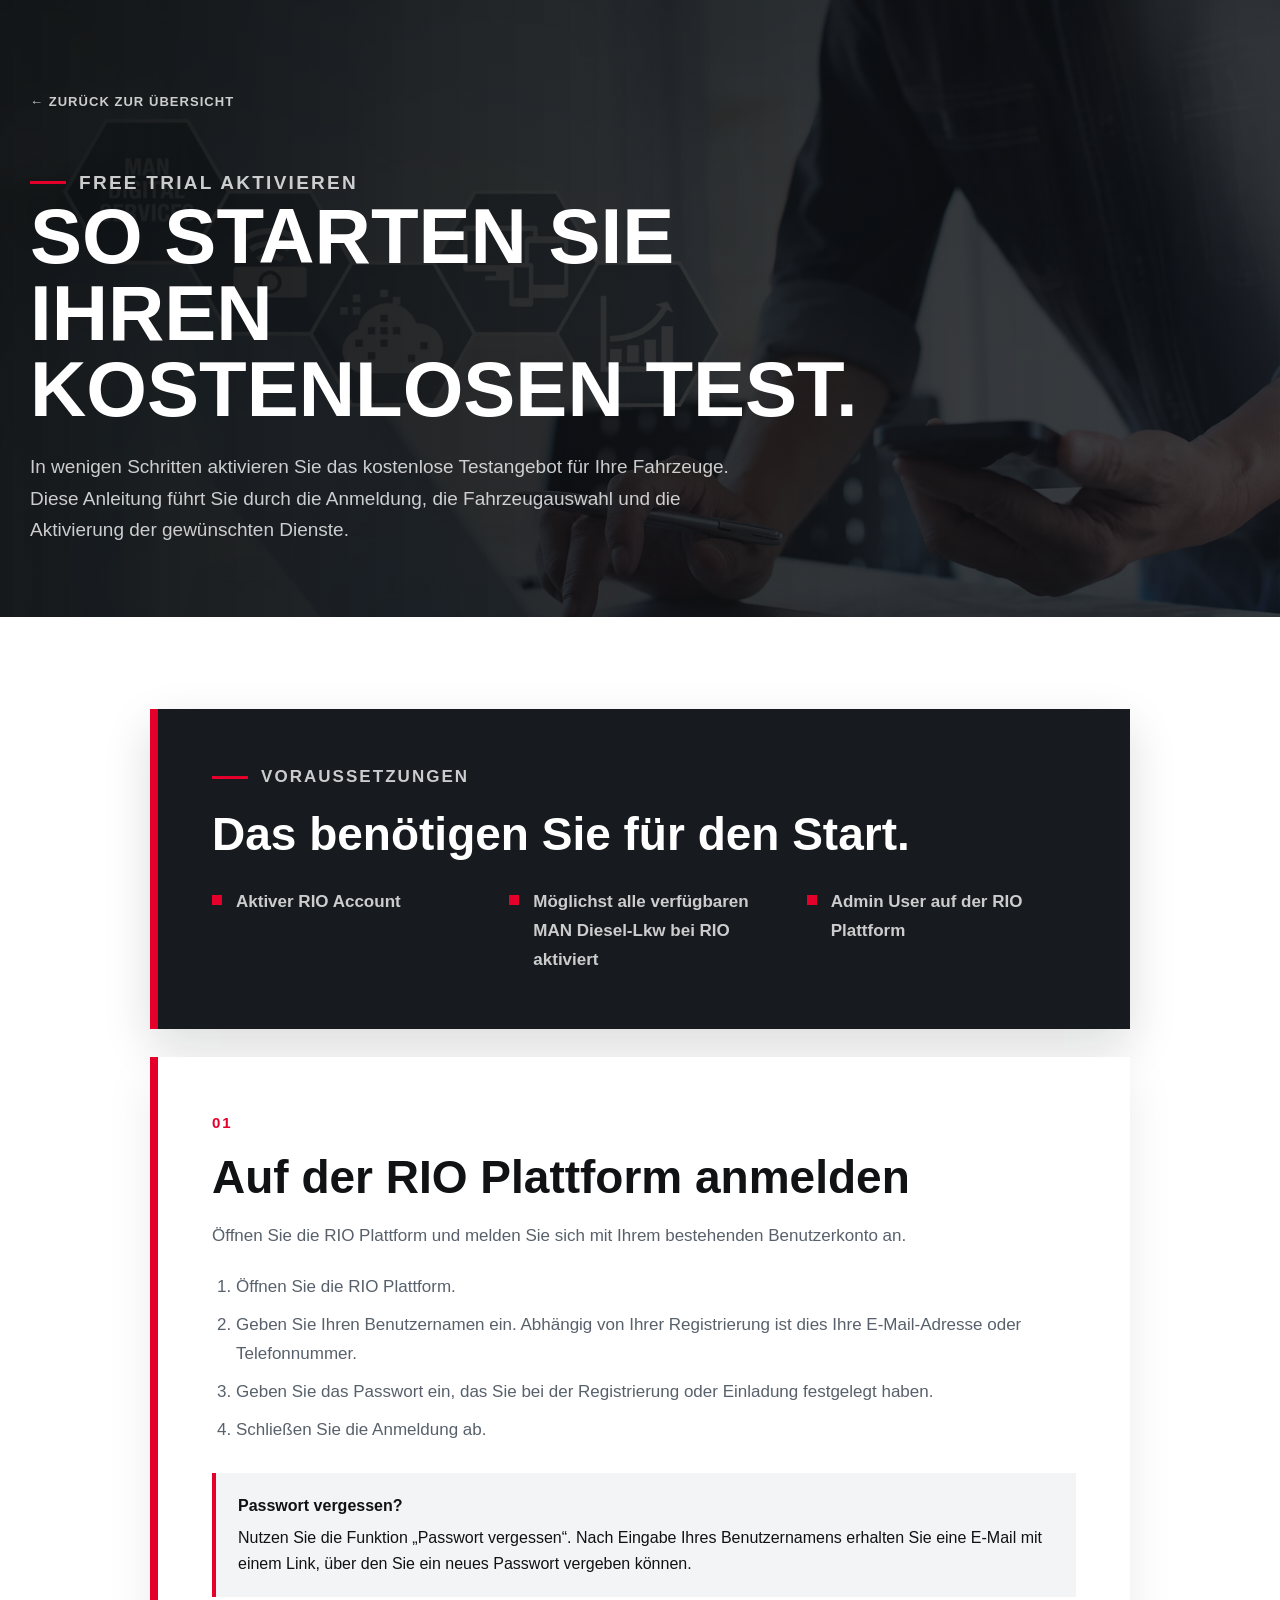
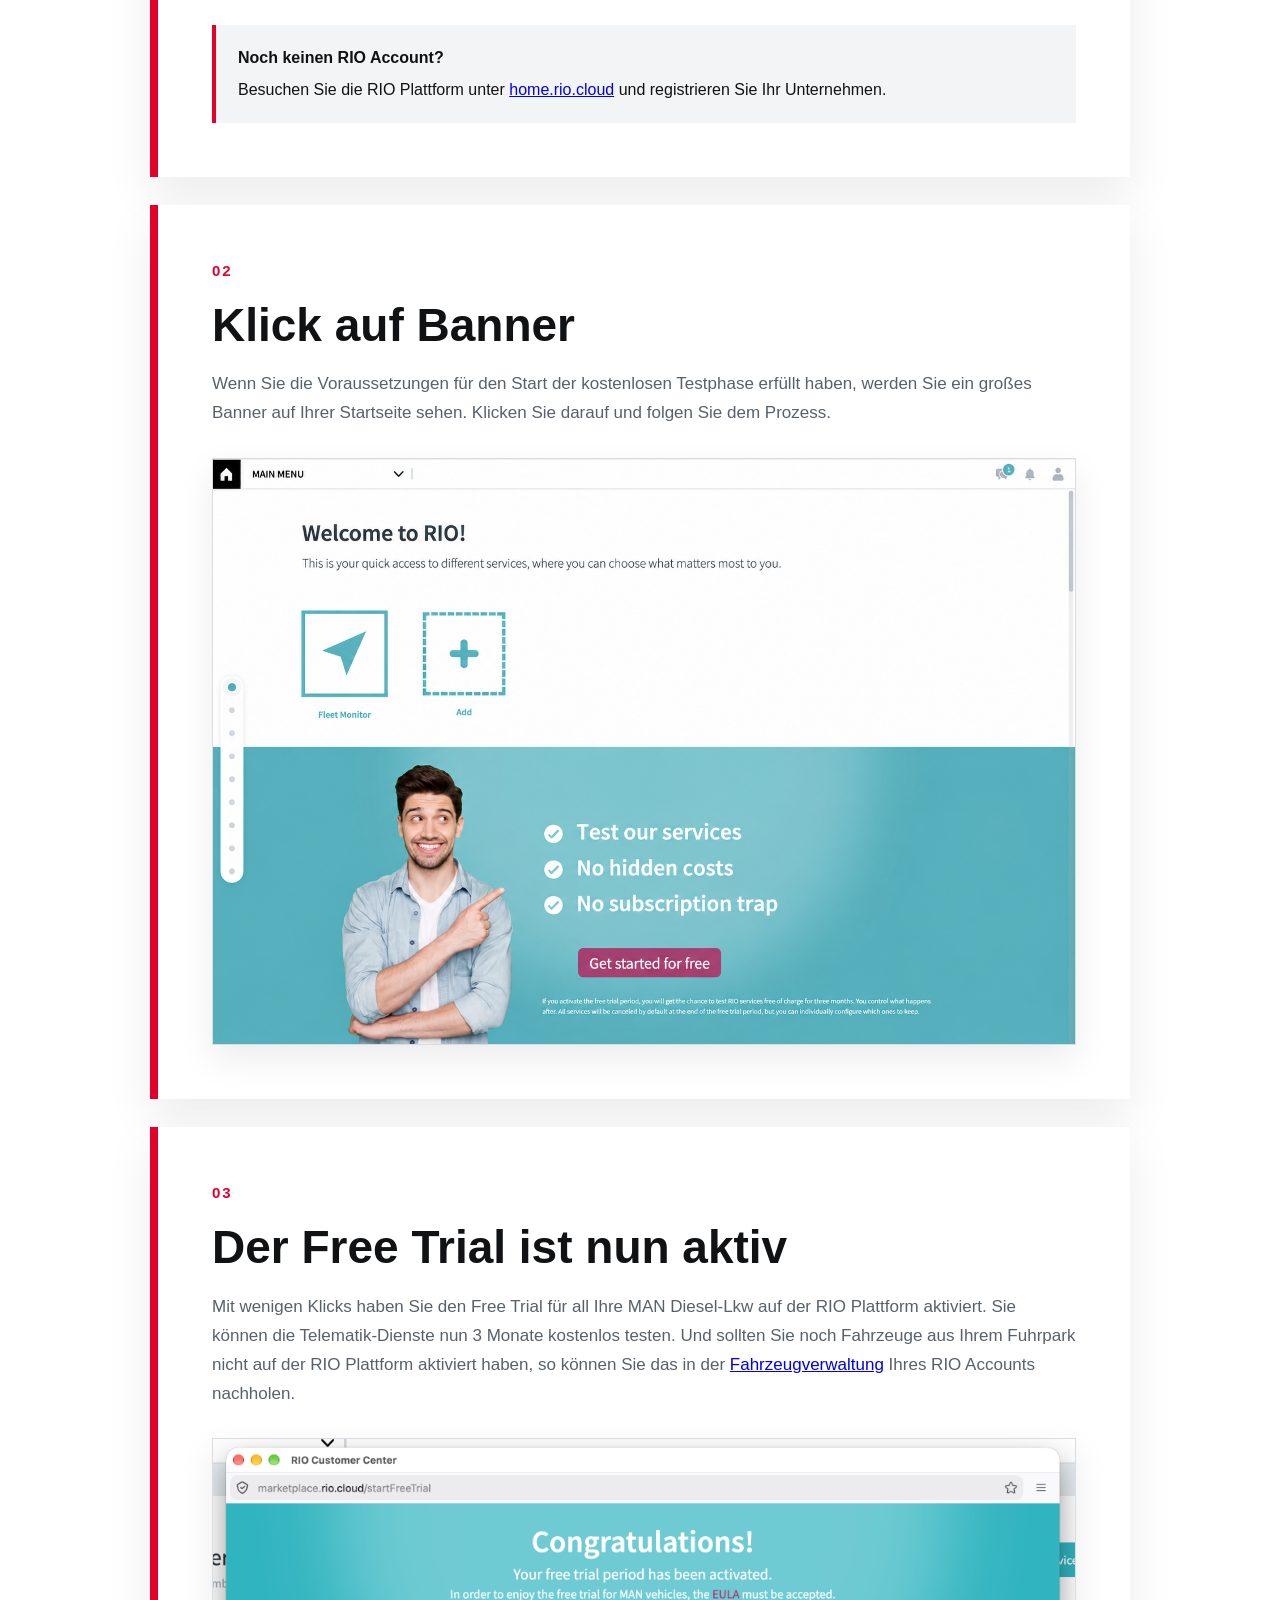
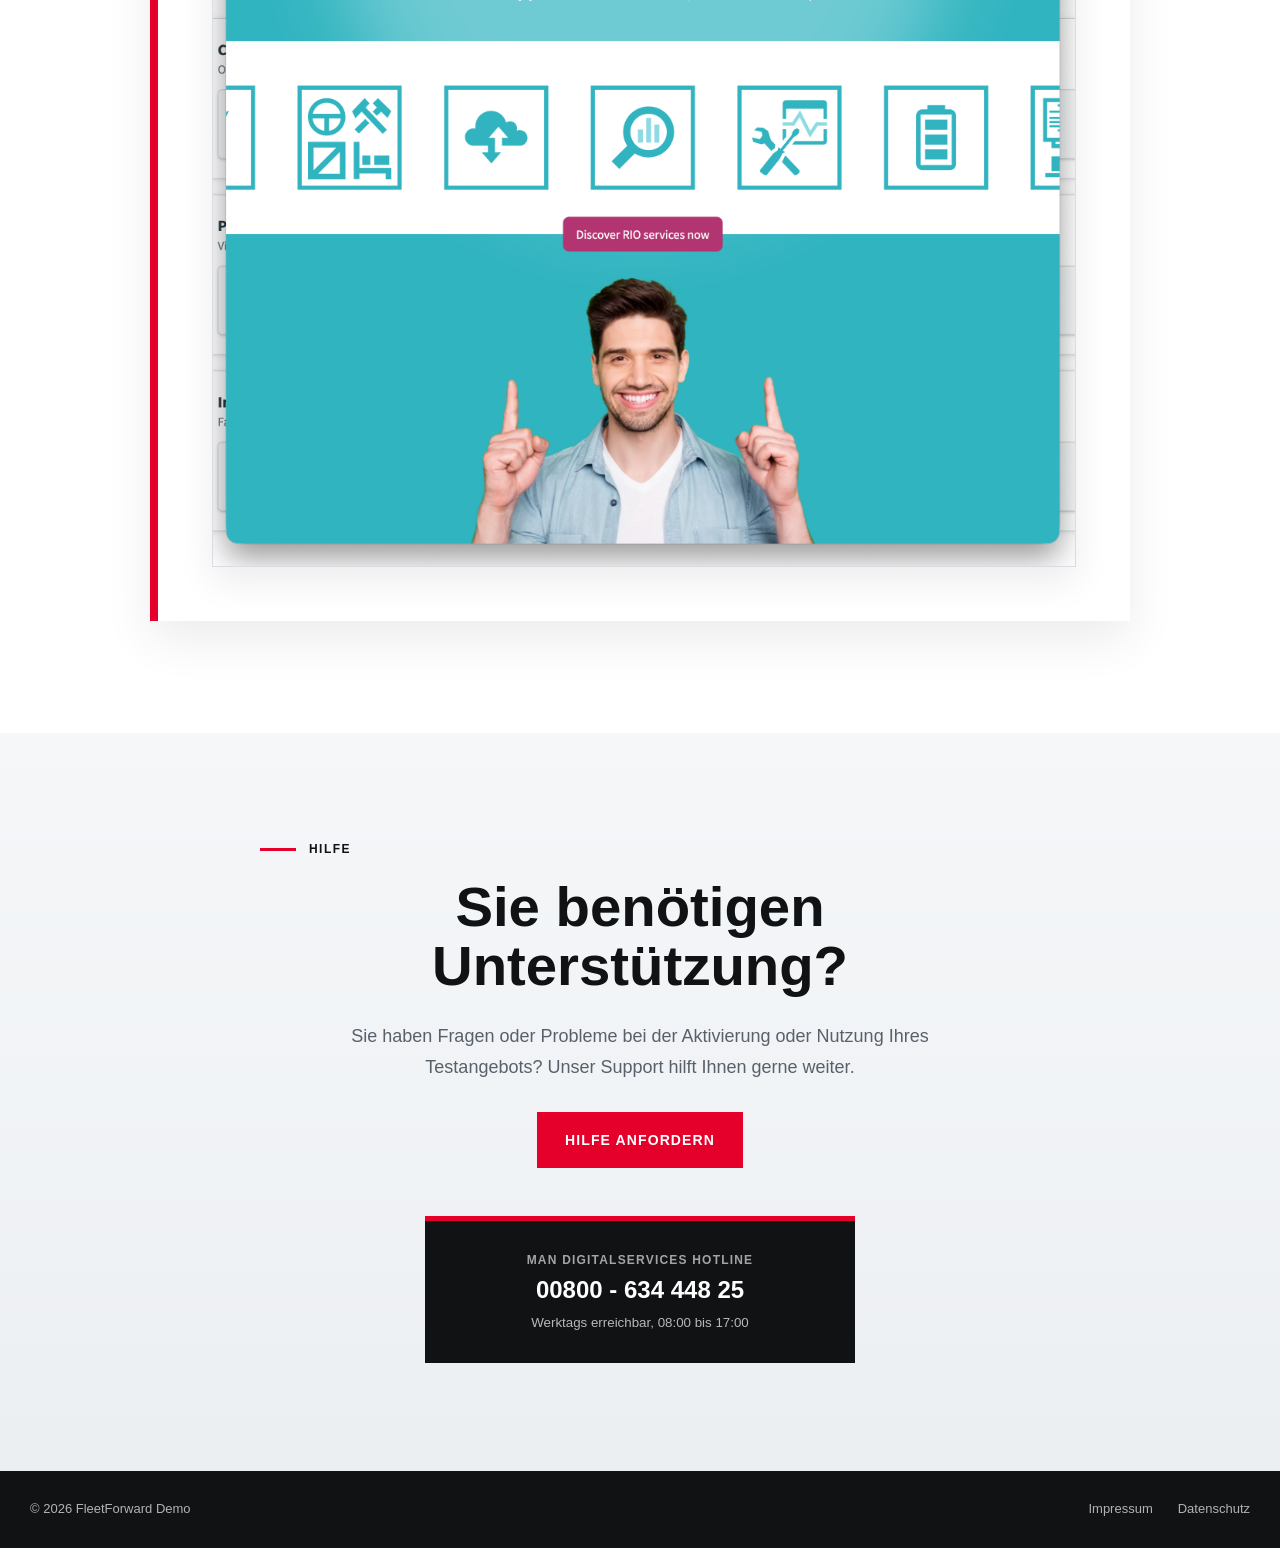
==== commit 07c5dc78: "Refine navigation and activation guidance" ====
--- a/free-trial-anleitung.html
+++ b/free-trial-anleitung.html
@@ -65,7 +65,8 @@
               </div>
               <div class="demo-guide-note">
                 <strong>Noch keinen RIO Account?</strong>
-                Besuchen Sie die RIO Plattform unter home.rio.cloud und
+                Besuchen Sie die RIO Plattform unter
+                <a href="https://home.rio.cloud/">home.rio.cloud</a> und
                 registrieren Sie Ihr Unternehmen.
               </div>
             </article>
@@ -76,7 +77,7 @@
                 Wenn Sie die Voraussetzungen für den Start der
                 kostenlosen Testphase erfüllt haben, werden Sie ein großes
                 Banner auf Ihrer Startseite sehen. Klicken Sie darauf und
-                folgen Sie den Anweisungen.
+                folgen Sie dem Prozess.
               </p>
               <figure class="demo-guide-image">
                 <img
@@ -90,8 +91,12 @@
               <h2>Der Free Trial ist nun aktiv</h2>
               <p>
                 Mit wenigen Klicks haben Sie den Free Trial für all Ihre
-                Fahrzeuge auf der RIO Plattform aktiviert. Sie können die
-                Telematik-Dienste nun 3 Monate kostenlos testen.
+                MAN Diesel-Lkw auf der RIO Plattform aktiviert. Sie können die
+                Telematik-Dienste nun 3 Monate kostenlos testen. Und sollten
+                Sie noch Fahrzeuge aus Ihrem Fuhrpark nicht auf der RIO
+                Plattform aktiviert haben, so können Sie das in der
+                <a href="https://administration.assets.rio.cloud/#/assets">Fahrzeugverwaltung</a>
+                Ihres RIO Accounts nachholen.
               </p>
               <figure class="demo-guide-image">
                 <img
@@ -108,7 +113,7 @@
         <div class="demo-container demo-lead__content">
           <div class="demo-lead__intro">
             <p class="demo-eyebrow demo-eyebrow--dark">
-              Hilfe und Support
+              Hilfe
             </p>
 
             <h2>Sie benötigen Unterstützung?</h2>
--- a/styles.css
+++ b/styles.css
@@ -148,14 +148,16 @@
   display: flex;
   align-items: stretch;
   gap: 0;
-  width: max-content;
+  width: 100%;
   min-width: 100%;
   padding: 0 24px;
 }
 
 .demo-section-nav__item {
   display: flex;
+  flex: 1 1 0;
   align-items: center;
+  justify-content: center;
   min-height: 52px;
   padding: 12px 20px;
   border: 2px solid transparent;
@@ -324,7 +326,7 @@
   padding: 0 !important;
   overflow: hidden !important;
   background-color: var(--demo-ink) !important;
-  background-image: url("images/man-free-trial-header.svg") !important;
+  background-image: url("images/mds-free-trial-truck-2026.jpeg") !important;
   background-position: center center !important;
   background-repeat: no-repeat !important;
   background-size: cover !important;
@@ -725,6 +727,15 @@
   transform: scaleX(-1) scale(1.025);
 }
 
+/* Fertig perspektivierte Produktmotive dürfen nicht gespiegelt werden. */
+.demo-feature__grid--reverse .demo-feature__media--native-direction img {
+  transform: none;
+}
+
+.demo-feature__grid--reverse .demo-feature__media--native-direction:hover img {
+  transform: scale(1.025);
+}
+
 .demo-feature__media--icon {
   display: flex;
   align-items: center;
@@ -1021,6 +1032,7 @@
   }
 
   .demo-section-nav__item {
+    flex: 0 0 auto;
     min-height: 48px;
     padding: 11px 16px;
     font-size: 14px;
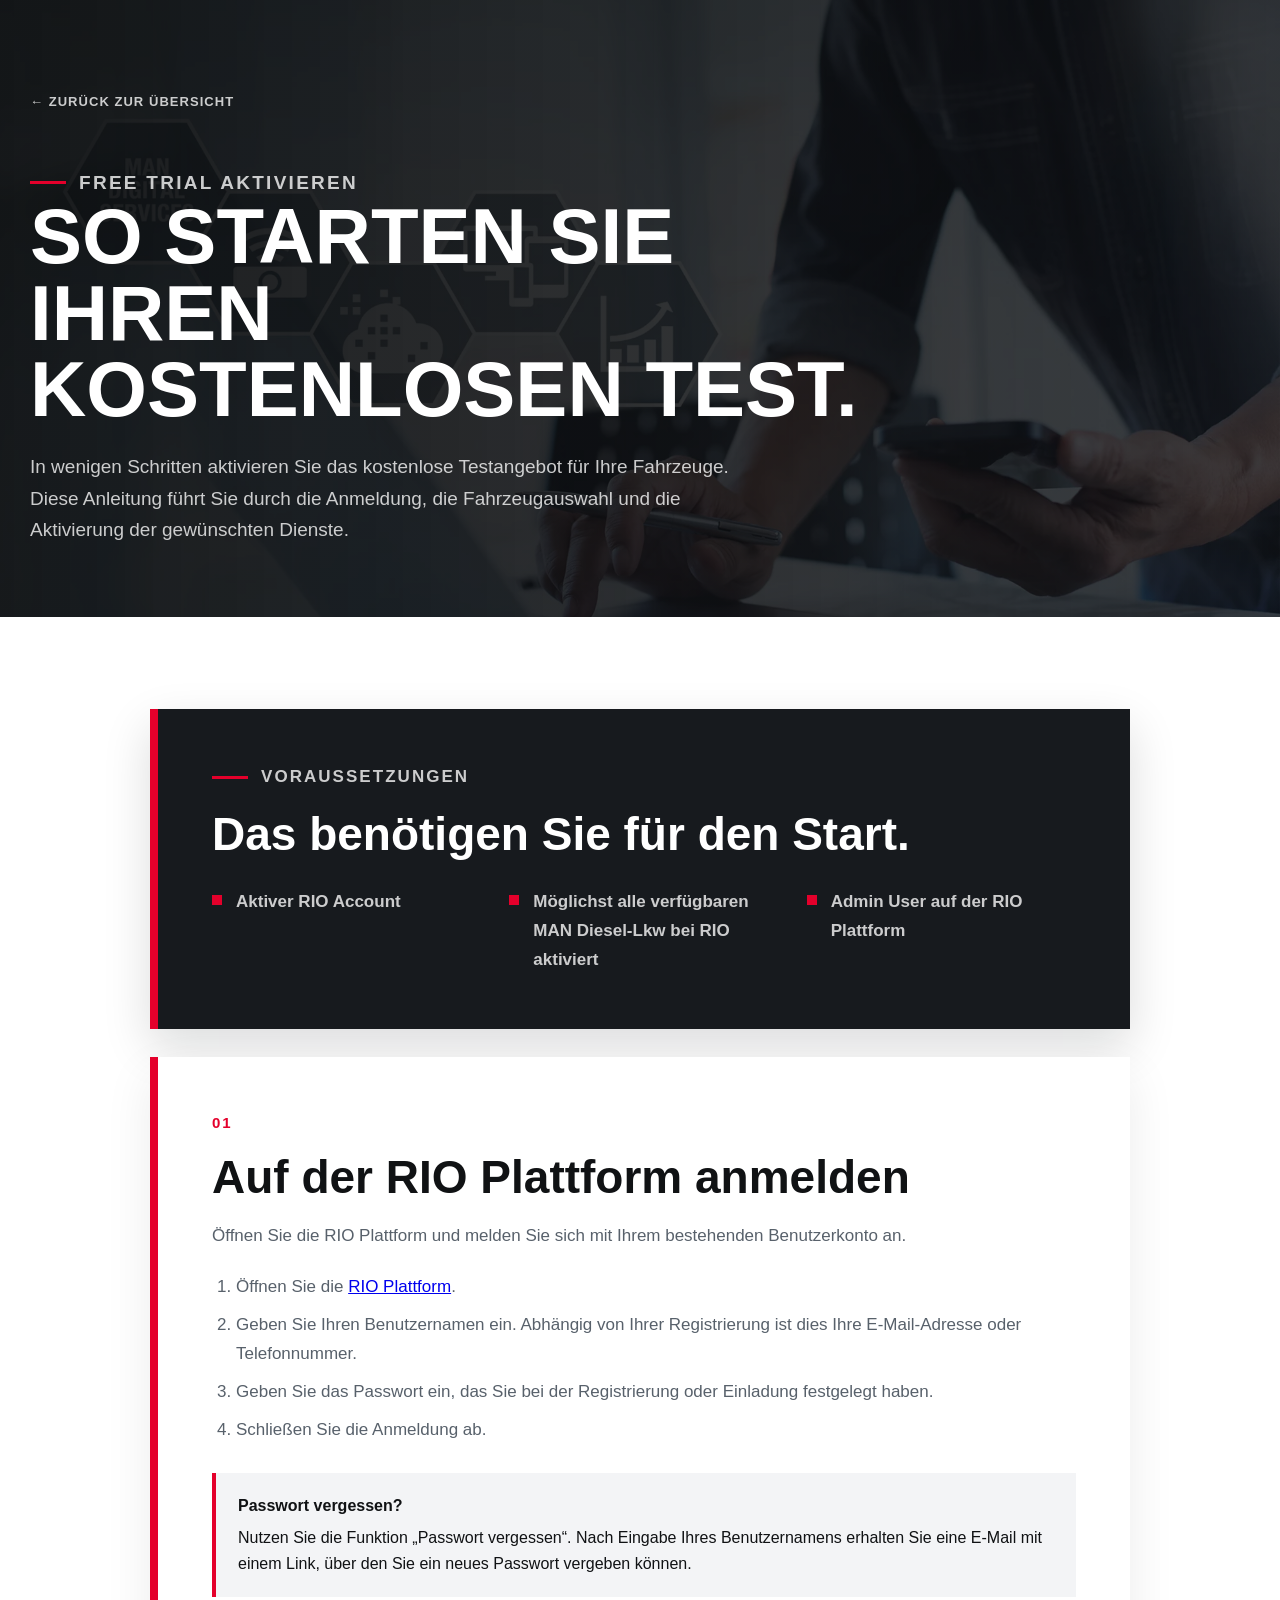
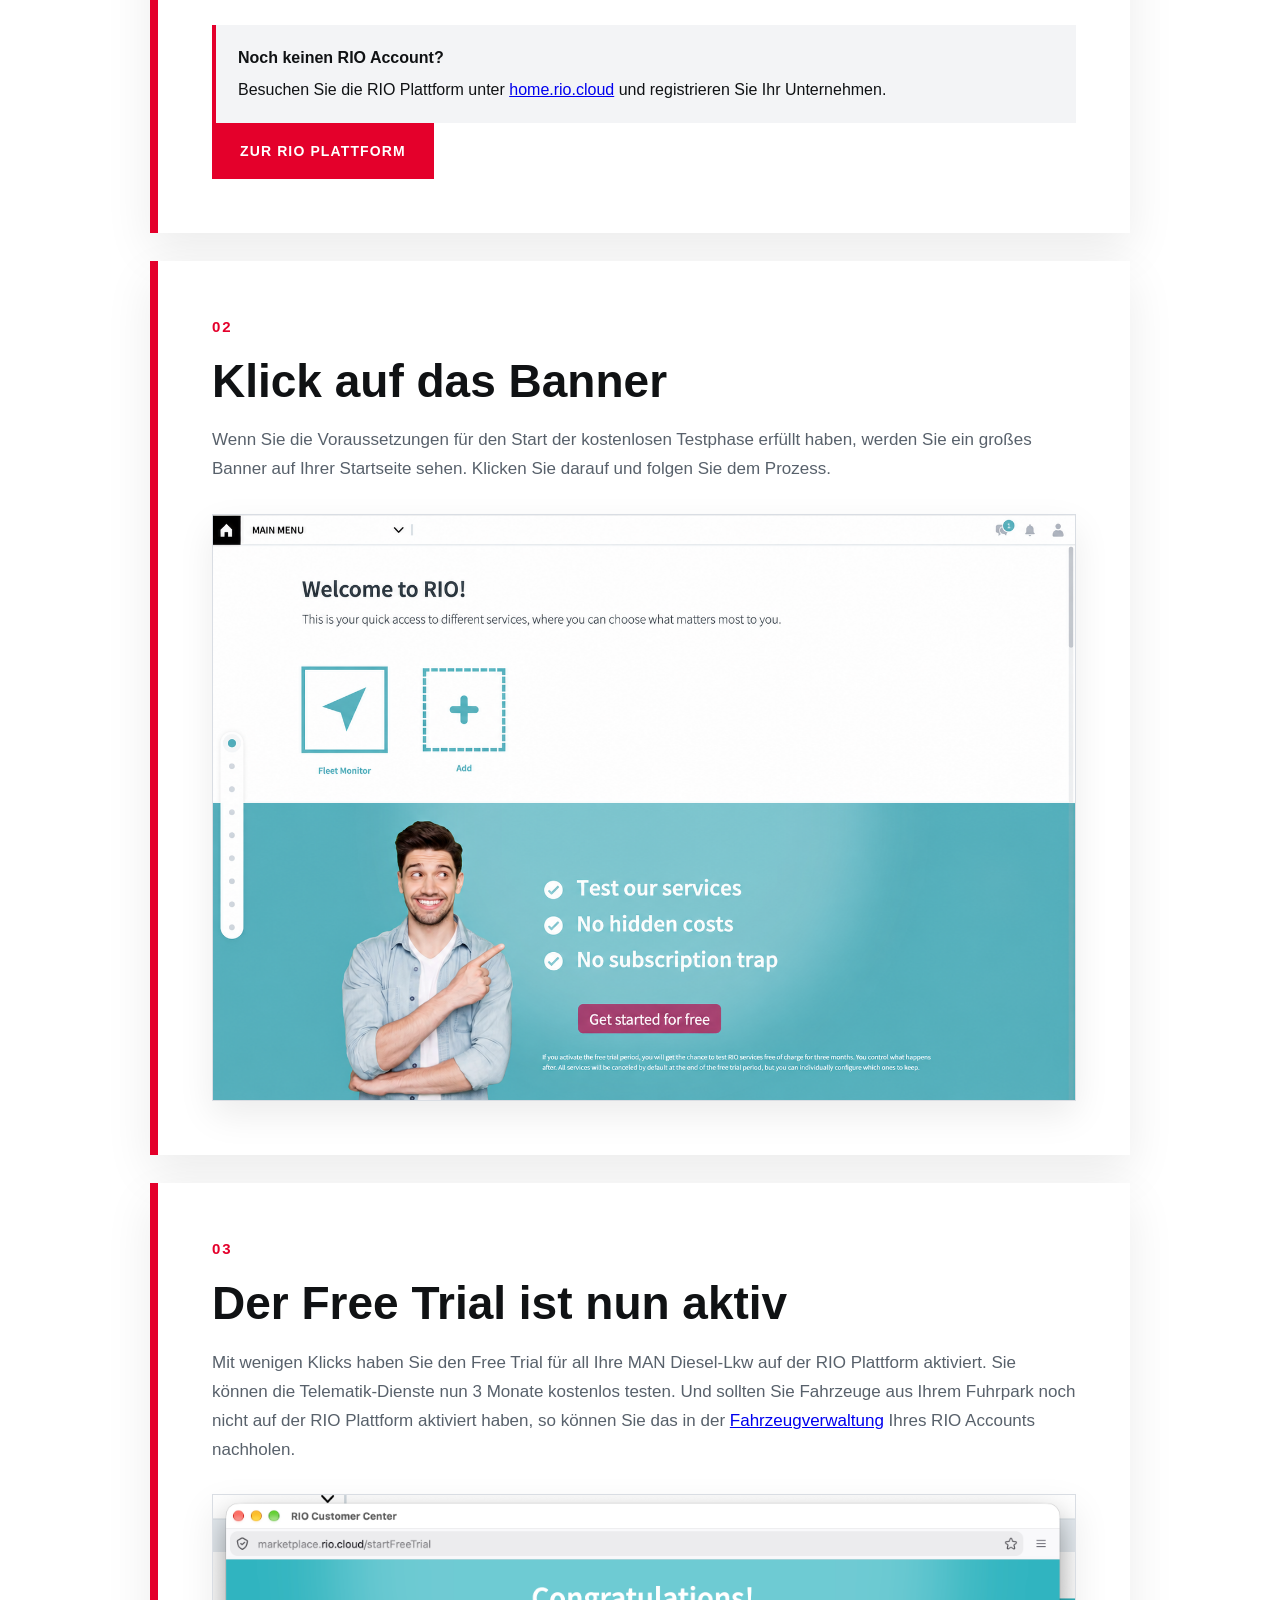
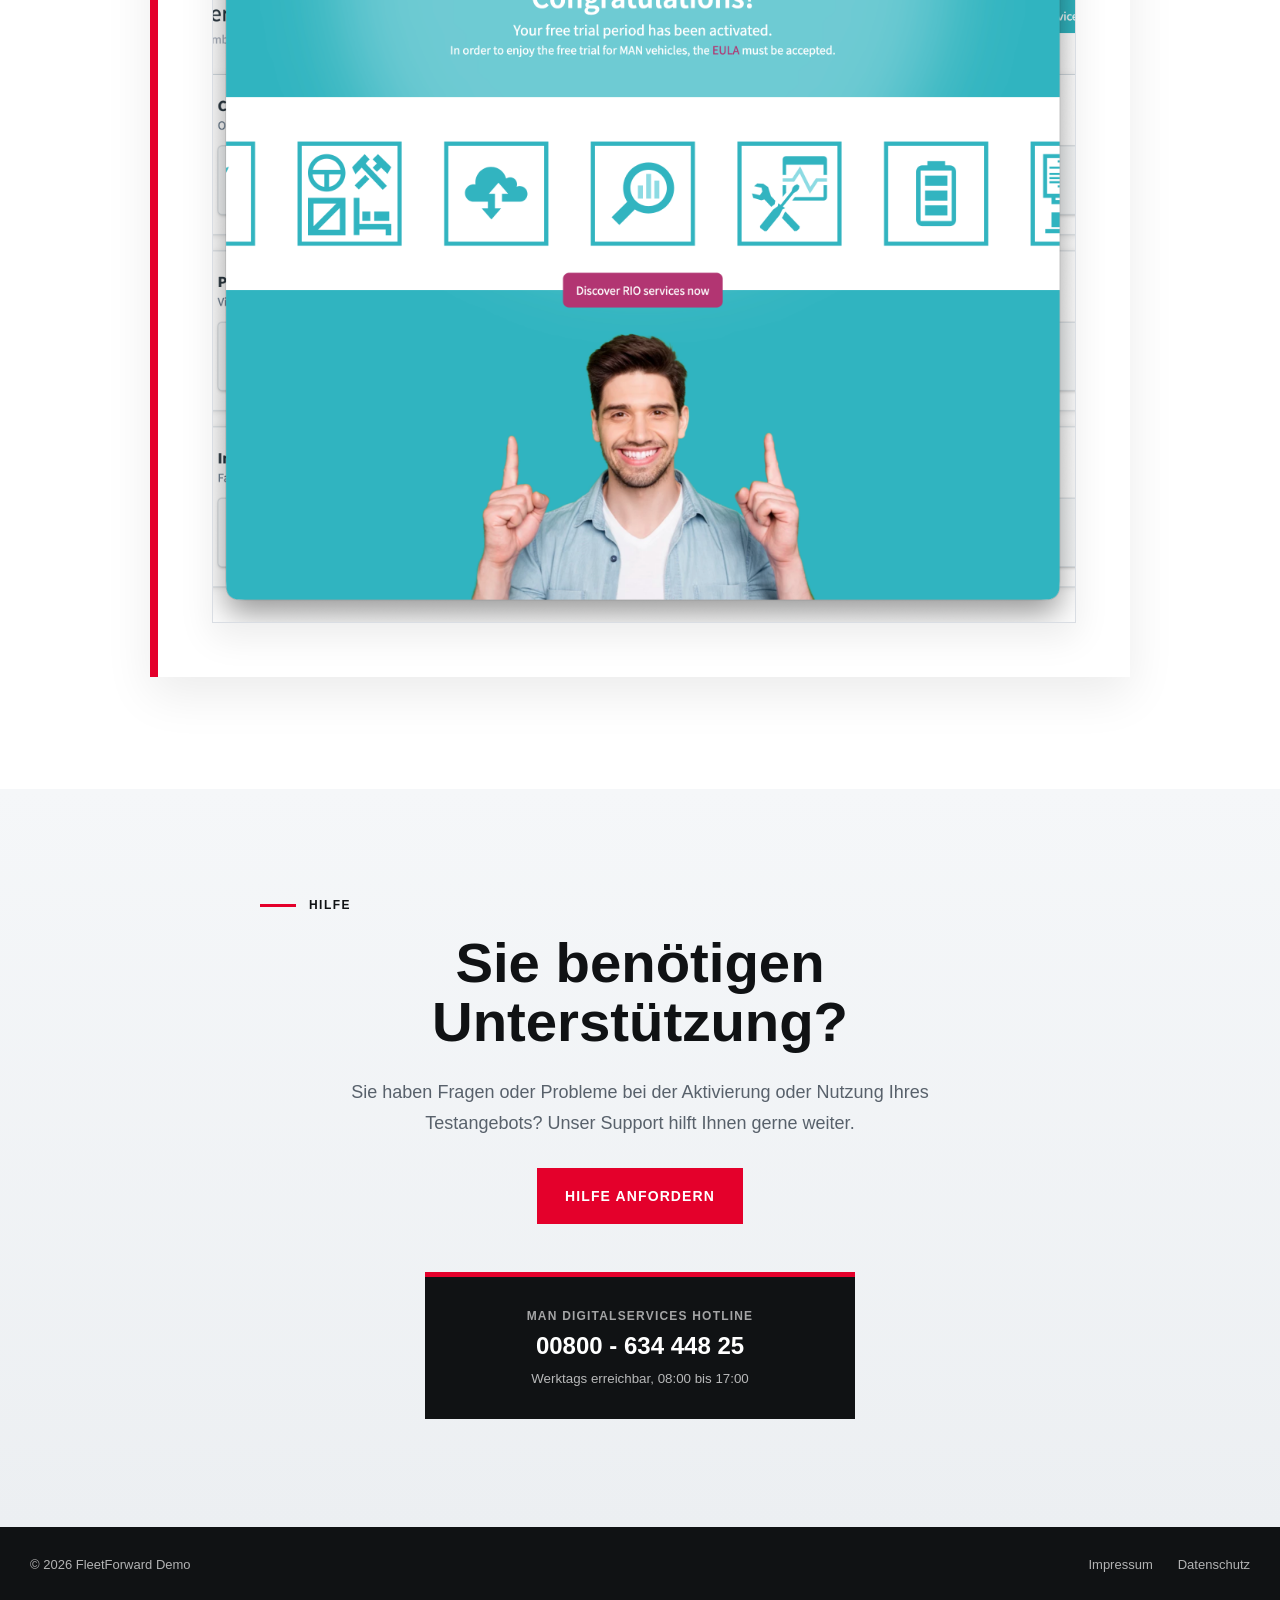
==== commit 8c0b3c91: "Update free trial landing page content" ====
--- a/free-trial-anleitung.html
+++ b/free-trial-anleitung.html
@@ -46,7 +46,10 @@
                 bestehenden Benutzerkonto an.
               </p>
               <ol>
-                <li>Öffnen Sie die RIO Plattform.</li>
+                <li>
+                  Öffnen Sie die
+                  <a href="https://home.rio.cloud/">RIO Plattform</a>.
+                </li>
                 <li>
                   Geben Sie Ihren Benutzernamen ein. Abhängig von Ihrer
                   Registrierung ist dies Ihre E-Mail-Adresse oder Telefonnummer.
@@ -69,10 +72,16 @@
                 <a href="https://home.rio.cloud/">home.rio.cloud</a> und
                 registrieren Sie Ihr Unternehmen.
               </div>
+              <a
+                class="demo-button demo-guide-platform-button"
+                href="https://home.rio.cloud/"
+              >
+                Zur RIO Plattform
+              </a>
             </article>
 
             <article class="demo-guide-step">
-              <h2>Klick auf Banner</h2>
+              <h2>Klick auf das Banner</h2>
               <p>
                 Wenn Sie die Voraussetzungen für den Start der
                 kostenlosen Testphase erfüllt haben, werden Sie ein großes
@@ -93,7 +102,7 @@
                 Mit wenigen Klicks haben Sie den Free Trial für all Ihre
                 MAN Diesel-Lkw auf der RIO Plattform aktiviert. Sie können die
                 Telematik-Dienste nun 3 Monate kostenlos testen. Und sollten
-                Sie noch Fahrzeuge aus Ihrem Fuhrpark nicht auf der RIO
+                Sie Fahrzeuge aus Ihrem Fuhrpark noch nicht auf der RIO
                 Plattform aktiviert haben, so können Sie das in der
                 <a href="https://administration.assets.rio.cloud/#/assets">Fahrzeugverwaltung</a>
                 Ihres RIO Accounts nachholen.
--- a/styles.css
+++ b/styles.css
@@ -503,10 +503,10 @@
   line-height: 1.66;
 }
 
-.demo-offer .demo-offer__note {
+.demo-offer p.demo-offer__note {
   margin-top: 22px;
   color: #747c86;
-  font-size: 13px;
+  font-size: 12px;
   line-height: 1.5;
 }
 
@@ -1465,6 +1465,10 @@
   margin-top: 9px;
 }
 
+.demo-guide-platform-button {
+  margin-top: 28px !important;
+}
+
 .demo-guide-note {
   margin-top: 28px;
   padding: 20px 22px;
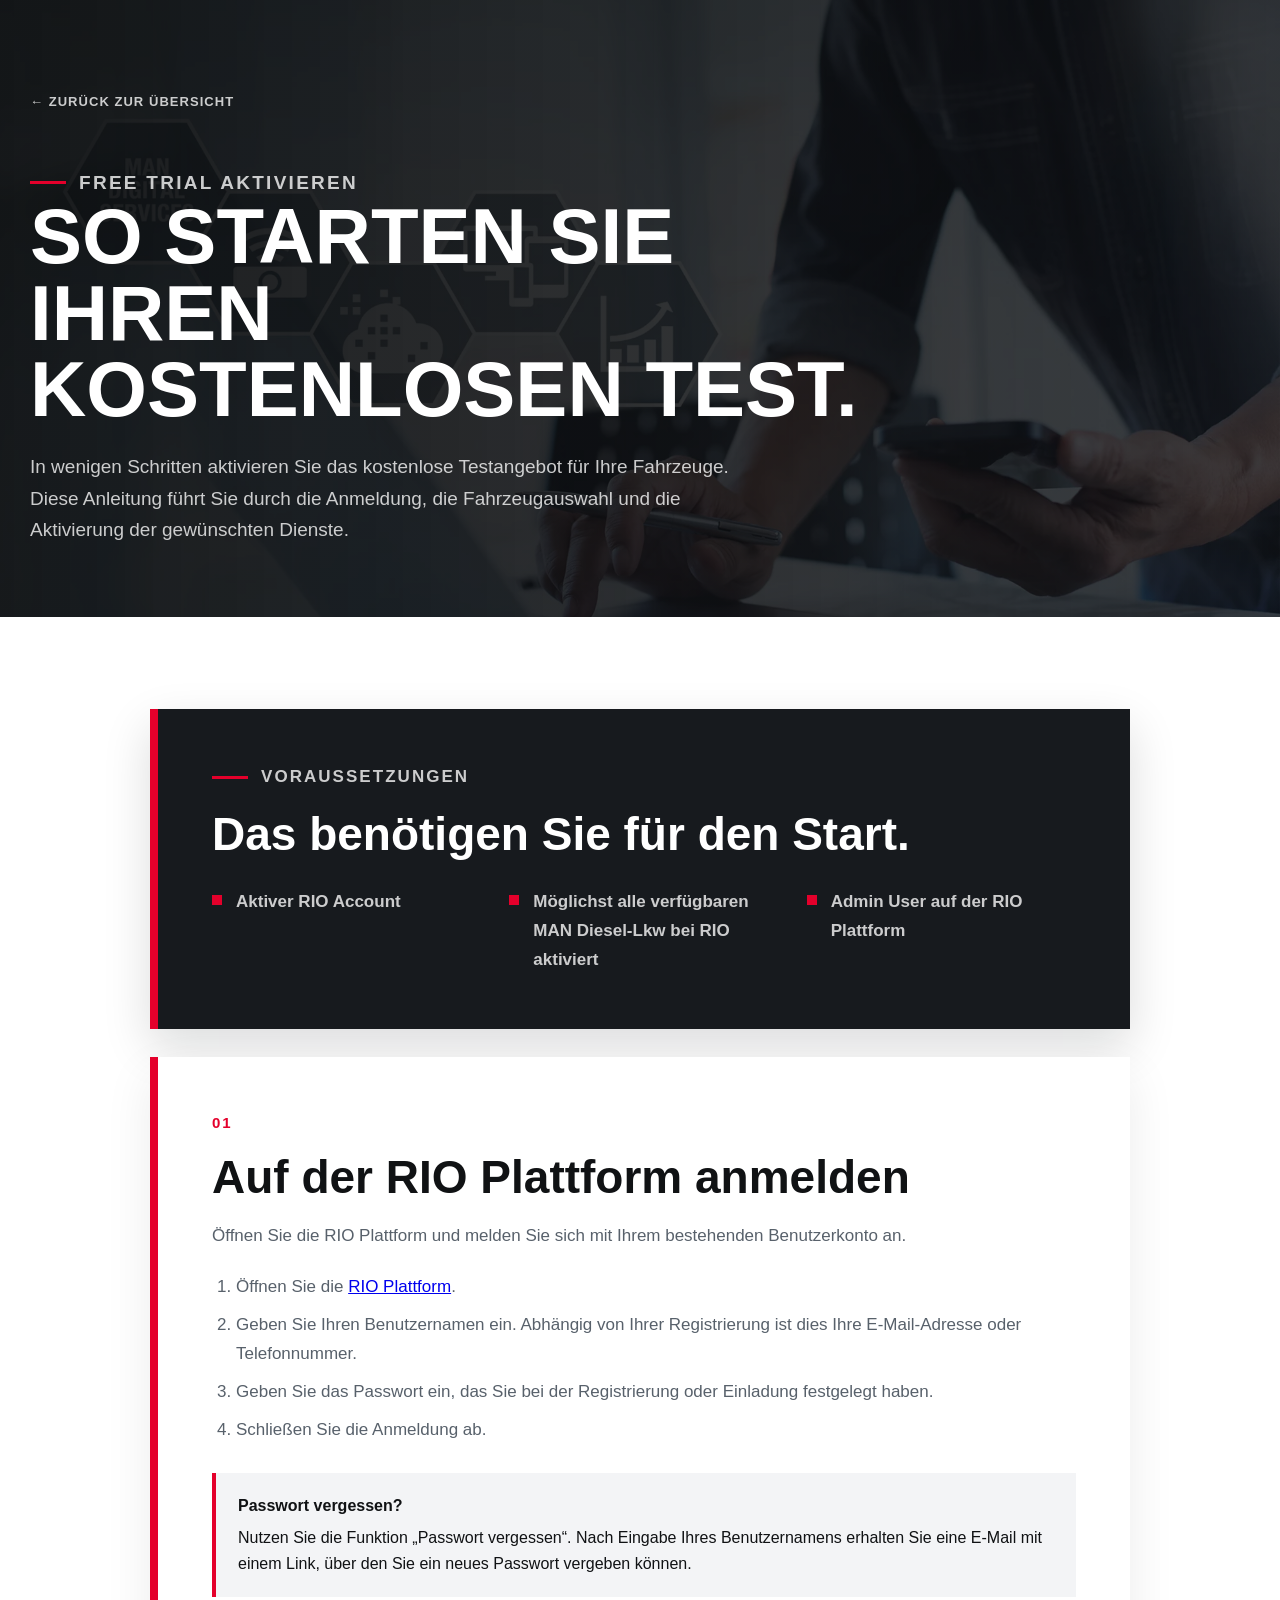
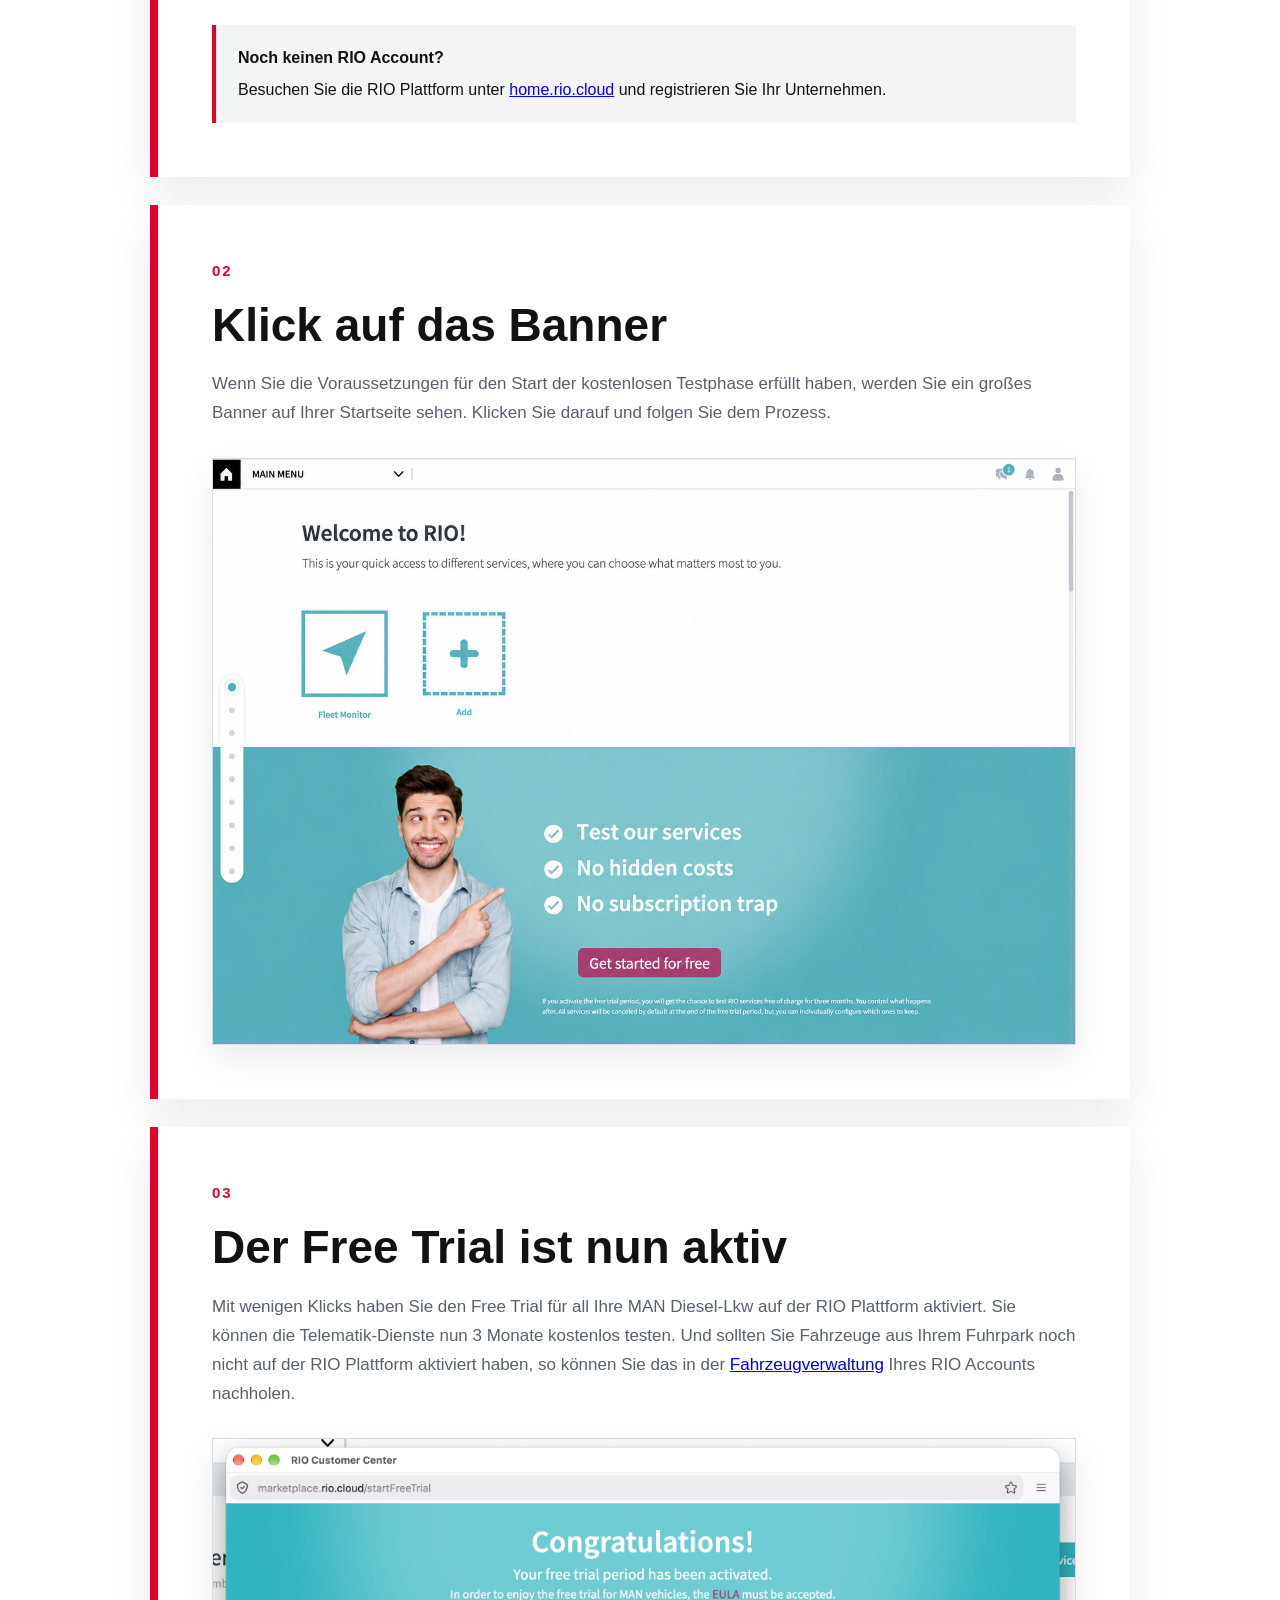
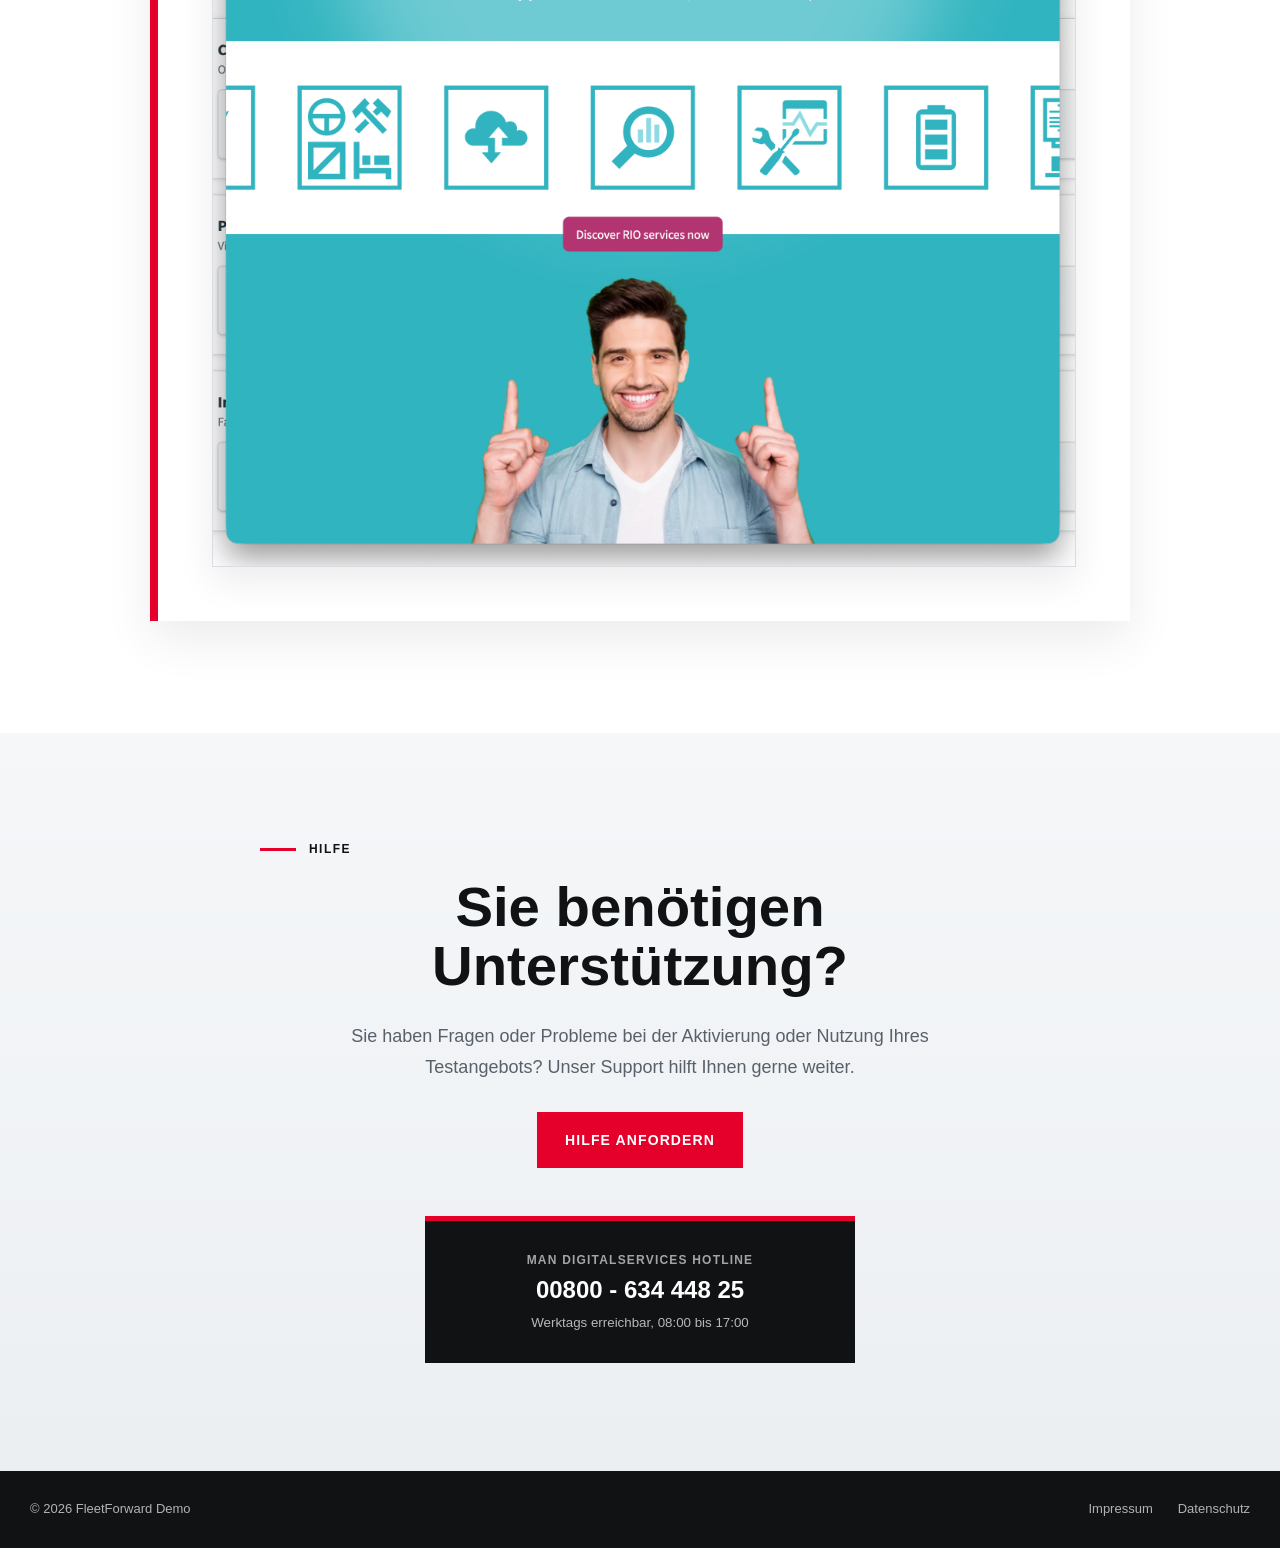
==== commit 71bef778: "Refine free trial wording" ====
--- a/free-trial-anleitung.html
+++ b/free-trial-anleitung.html
@@ -72,12 +72,6 @@
                 <a href="https://home.rio.cloud/">home.rio.cloud</a> und
                 registrieren Sie Ihr Unternehmen.
               </div>
-              <a
-                class="demo-button demo-guide-platform-button"
-                href="https://home.rio.cloud/"
-              >
-                Zur RIO Plattform
-              </a>
             </article>
 
             <article class="demo-guide-step">
--- a/styles.css
+++ b/styles.css
@@ -1465,10 +1465,6 @@
   margin-top: 9px;
 }
 
-.demo-guide-platform-button {
-  margin-top: 28px !important;
-}
-
 .demo-guide-note {
   margin-top: 28px;
   padding: 20px 22px;
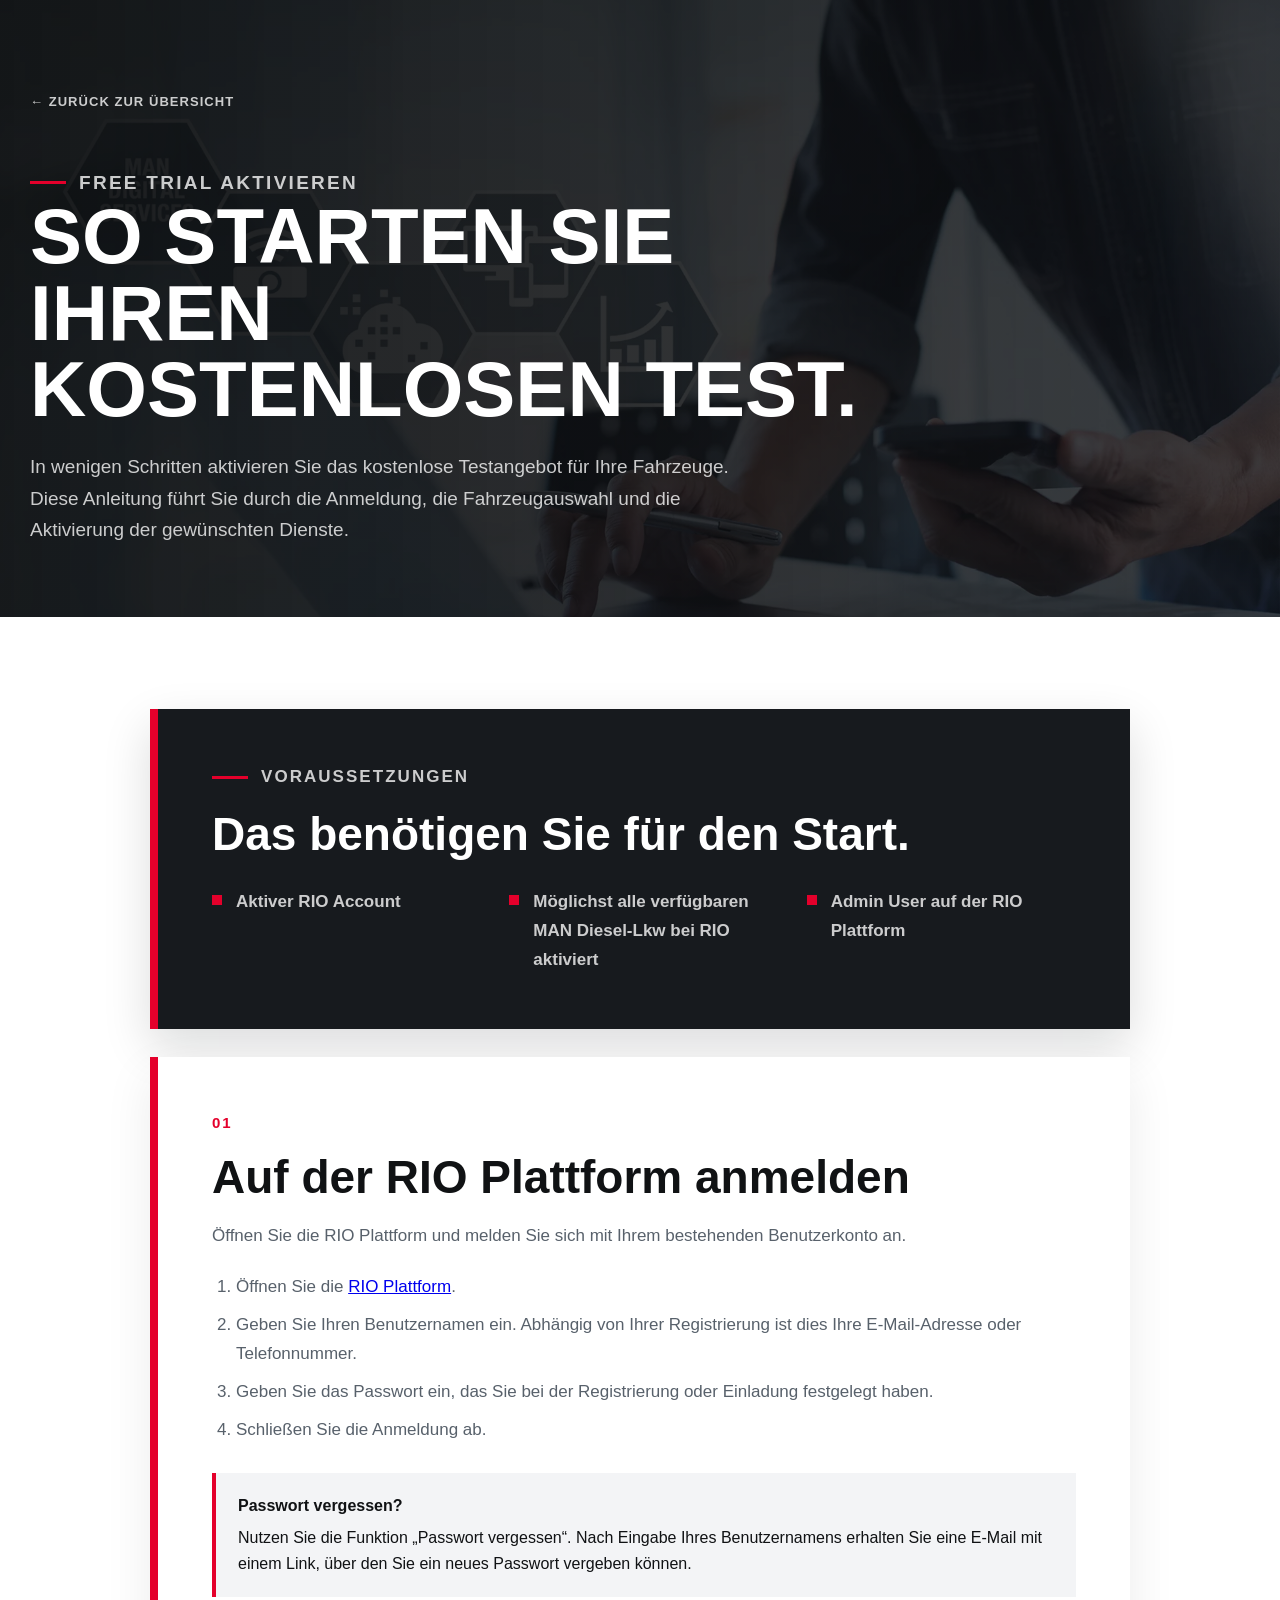
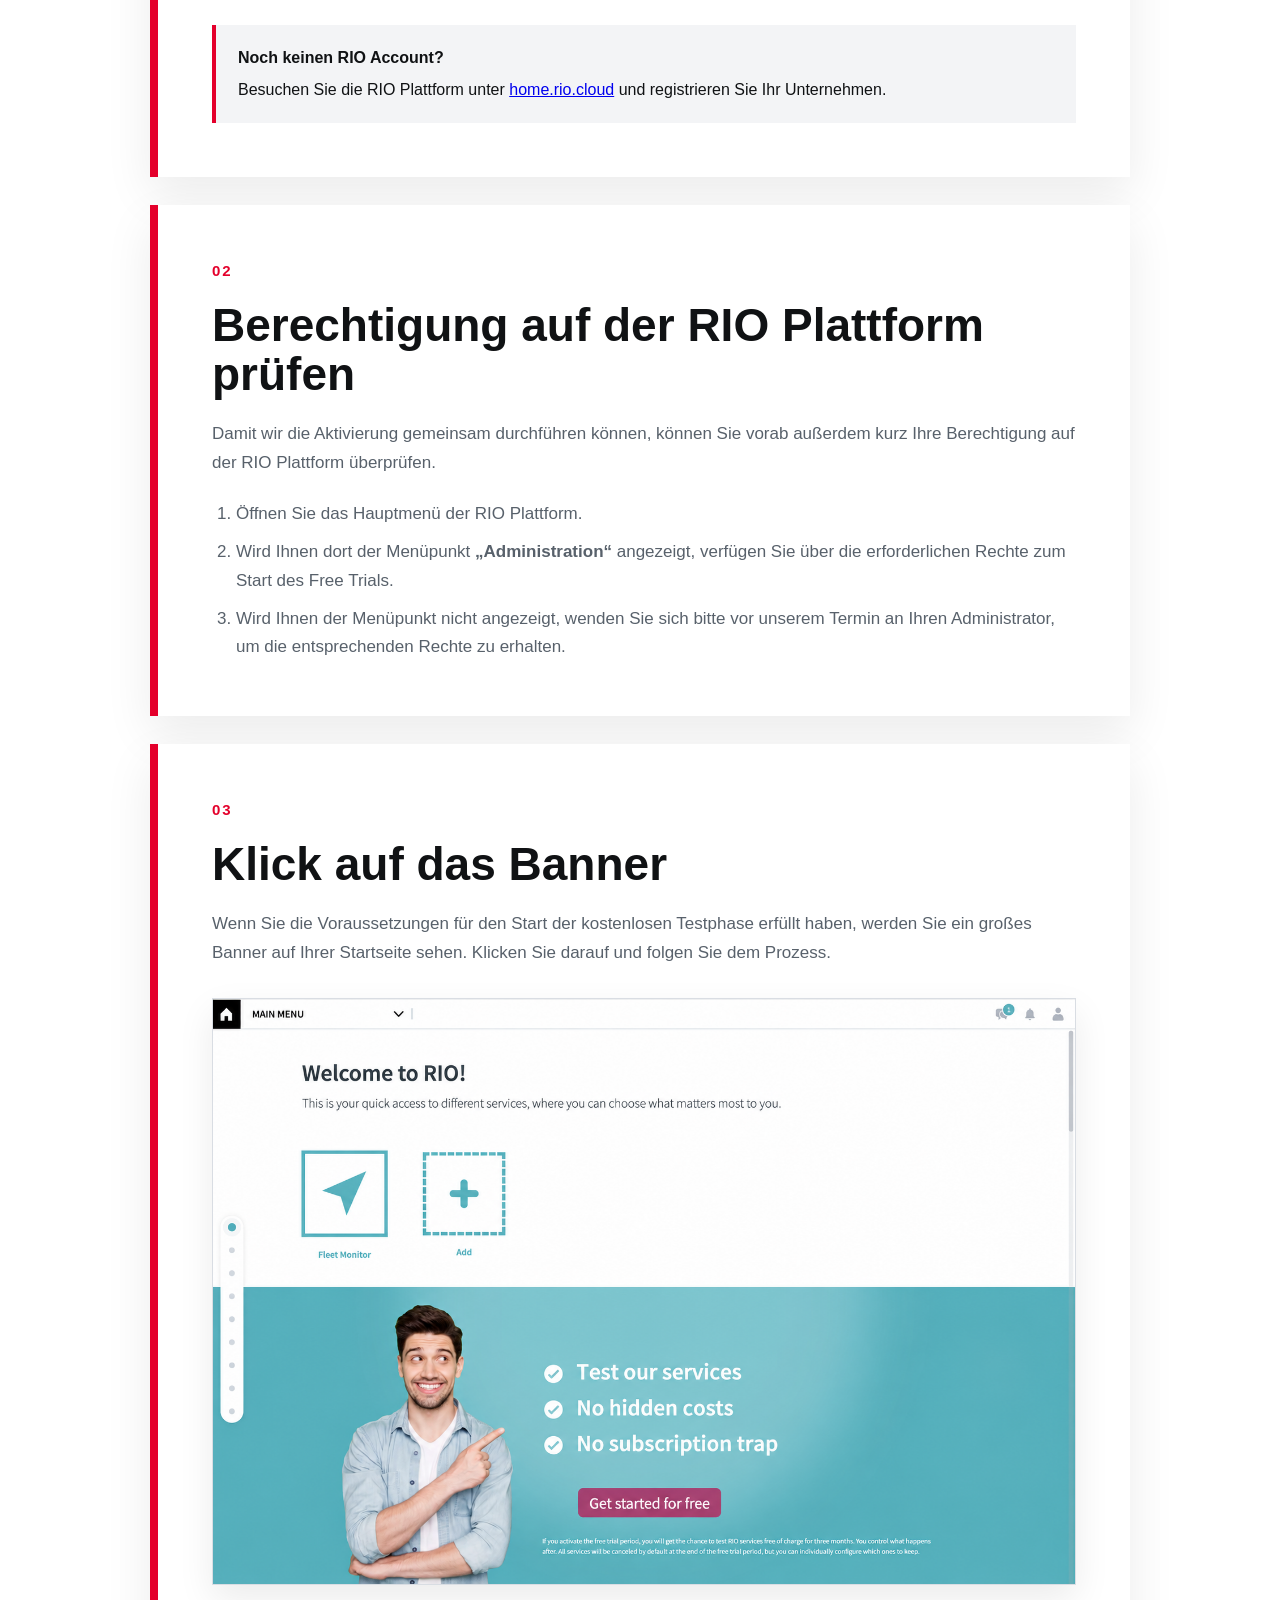
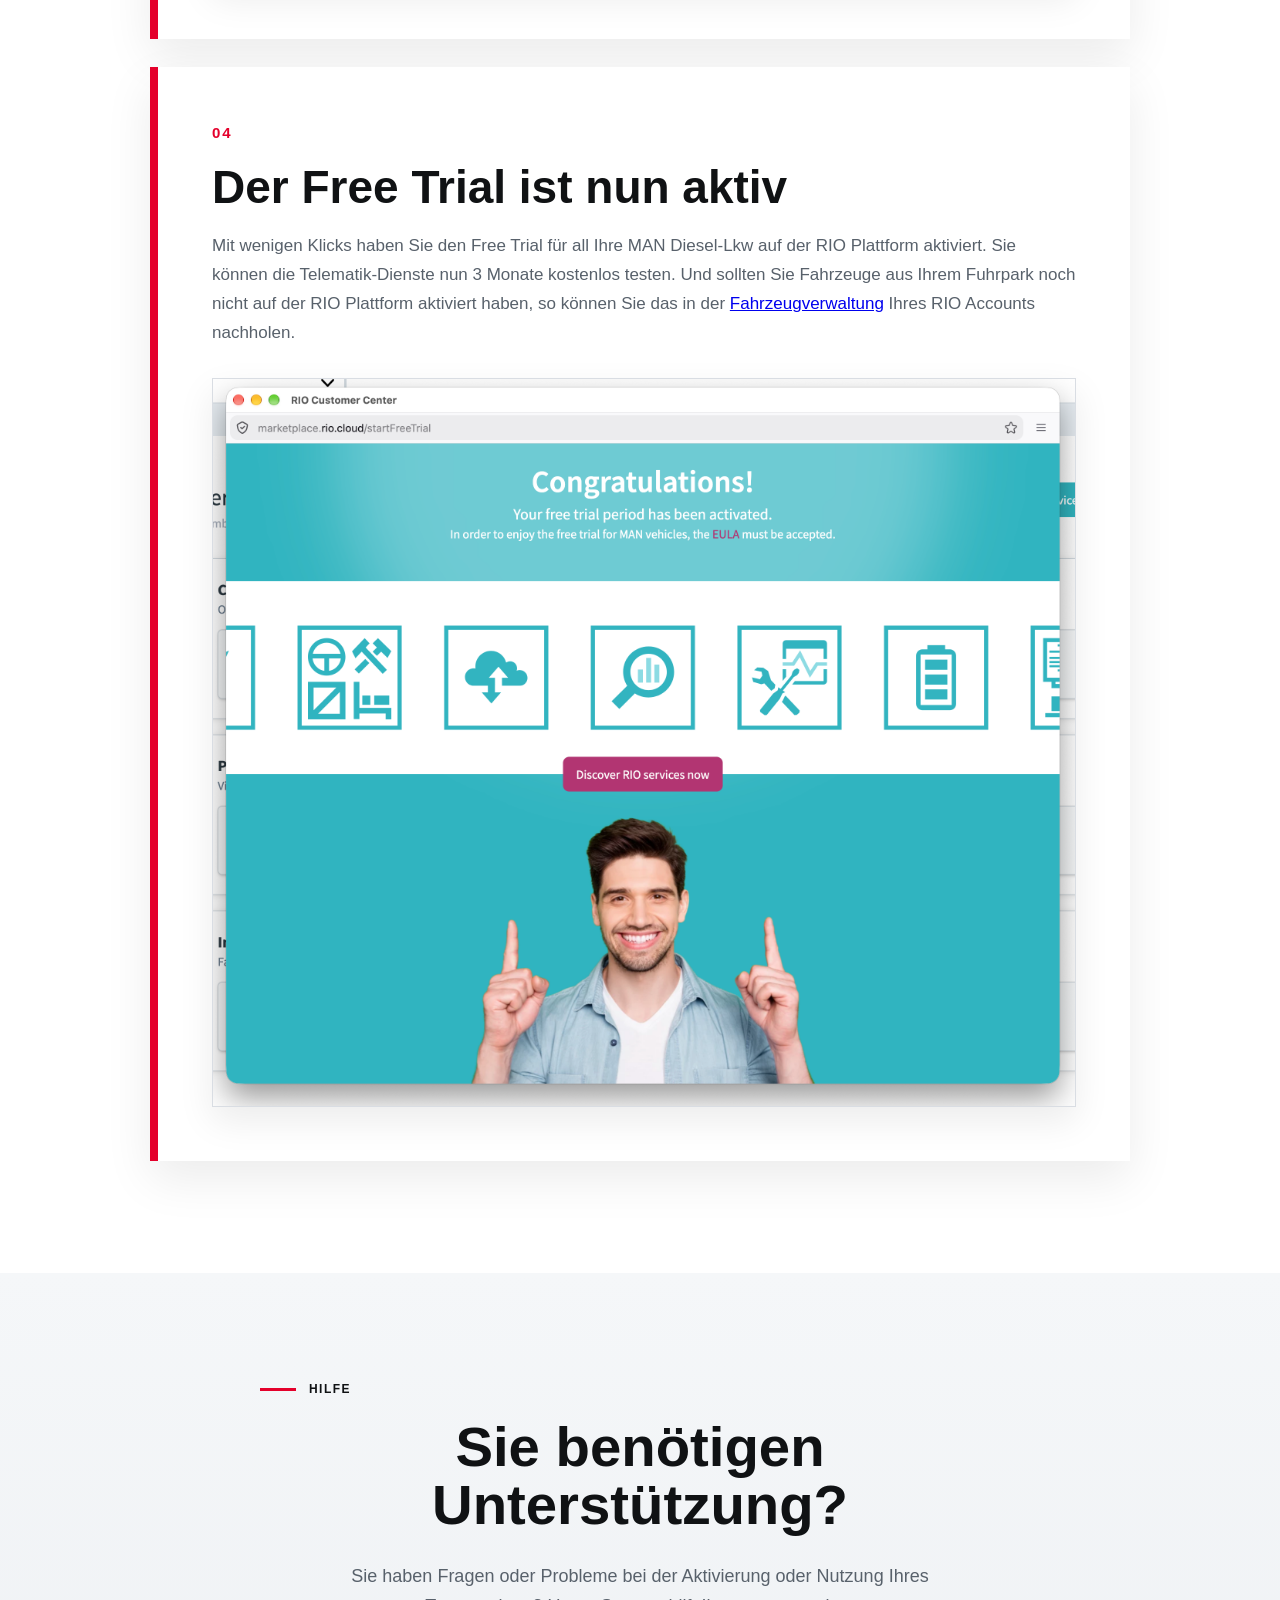
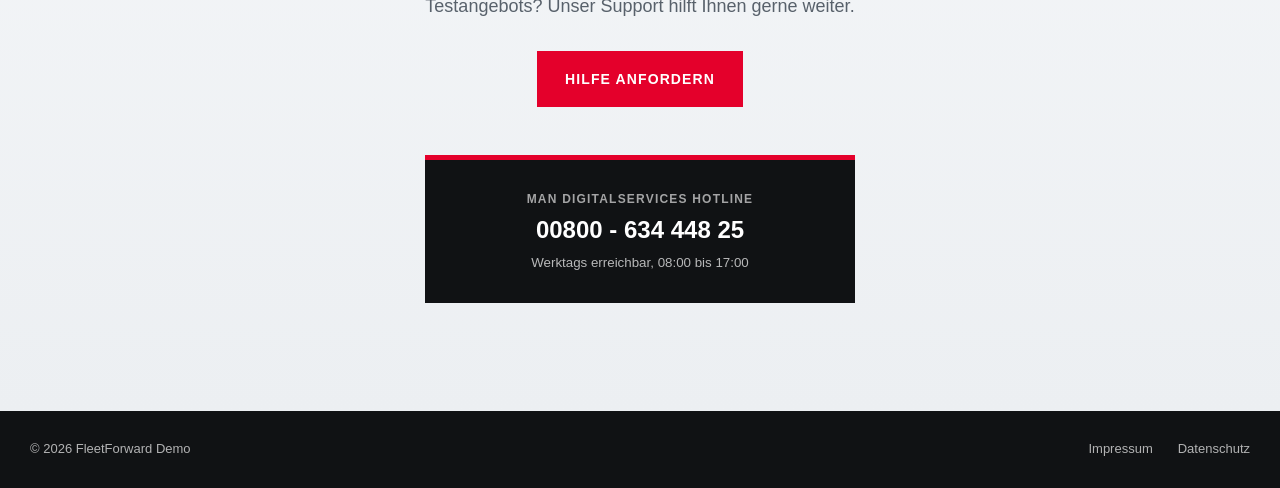
==== commit d0a68d9a: "Add RIO permission check to activation guide" ====
--- a/free-trial-anleitung.html
+++ b/free-trial-anleitung.html
@@ -72,6 +72,28 @@
                 <a href="https://home.rio.cloud/">home.rio.cloud</a> und
                 registrieren Sie Ihr Unternehmen.
               </div>
+            </article>
+
+            <article class="demo-guide-step">
+              <h2>Berechtigung auf der RIO Plattform prüfen</h2>
+              <p>
+                Damit wir die Aktivierung gemeinsam durchführen können, können
+                Sie vorab außerdem kurz Ihre Berechtigung auf der RIO Plattform
+                überprüfen.
+              </p>
+              <ol>
+                <li>Öffnen Sie das Hauptmenü der RIO Plattform.</li>
+                <li>
+                  Wird Ihnen dort der Menüpunkt <strong>„Administration“</strong>
+                  angezeigt, verfügen Sie über die erforderlichen Rechte zum
+                  Start des Free Trials.
+                </li>
+                <li>
+                  Wird Ihnen der Menüpunkt nicht angezeigt, wenden Sie sich
+                  bitte vor unserem Termin an Ihren Administrator, um die
+                  entsprechenden Rechte zu erhalten.
+                </li>
+              </ol>
             </article>
 
             <article class="demo-guide-step">
--- a/styles.css
+++ b/styles.css
@@ -89,7 +89,8 @@
   width: 100%;
   margin: 0 !important;
   padding: 0 !important;
-  overflow: hidden;
+  overflow-x: clip;
+  overflow-y: visible;
   background: var(--demo-white);
   color: var(--demo-ink);
   font-family: Arial, Helvetica, sans-serif;
@@ -128,7 +129,7 @@
 }
 
 .demo-landing section[id] {
-  scroll-margin-top: 24px;
+  scroll-margin-top: 76px;
 }
 
 /* =========================================================
@@ -136,8 +137,9 @@
    ========================================================= */
 
 .demo-section-nav {
-  position: relative;
-  z-index: 4;
+  position: sticky;
+  top: 0;
+  z-index: 100;
   overflow: hidden;
   padding: 0;
   background: var(--demo-white);
@@ -279,6 +281,11 @@
 }
 
 .demo-text-link,
+.demo-feature-callout--compact {
+  font-size: clamp(12px, 0.95vw, 14px);
+  line-height: 1.15;
+}
+
 .demo-arrow-link {
   display: inline-flex;
   align-items: center;
@@ -1022,6 +1029,10 @@
     width: calc(100% - 32px);
   }
 
+  .demo-landing section[id] {
+    scroll-margin-top: 64px;
+  }
+
   .demo-section-nav__scroller {
     min-width: max-content;
     padding: 0 12px;
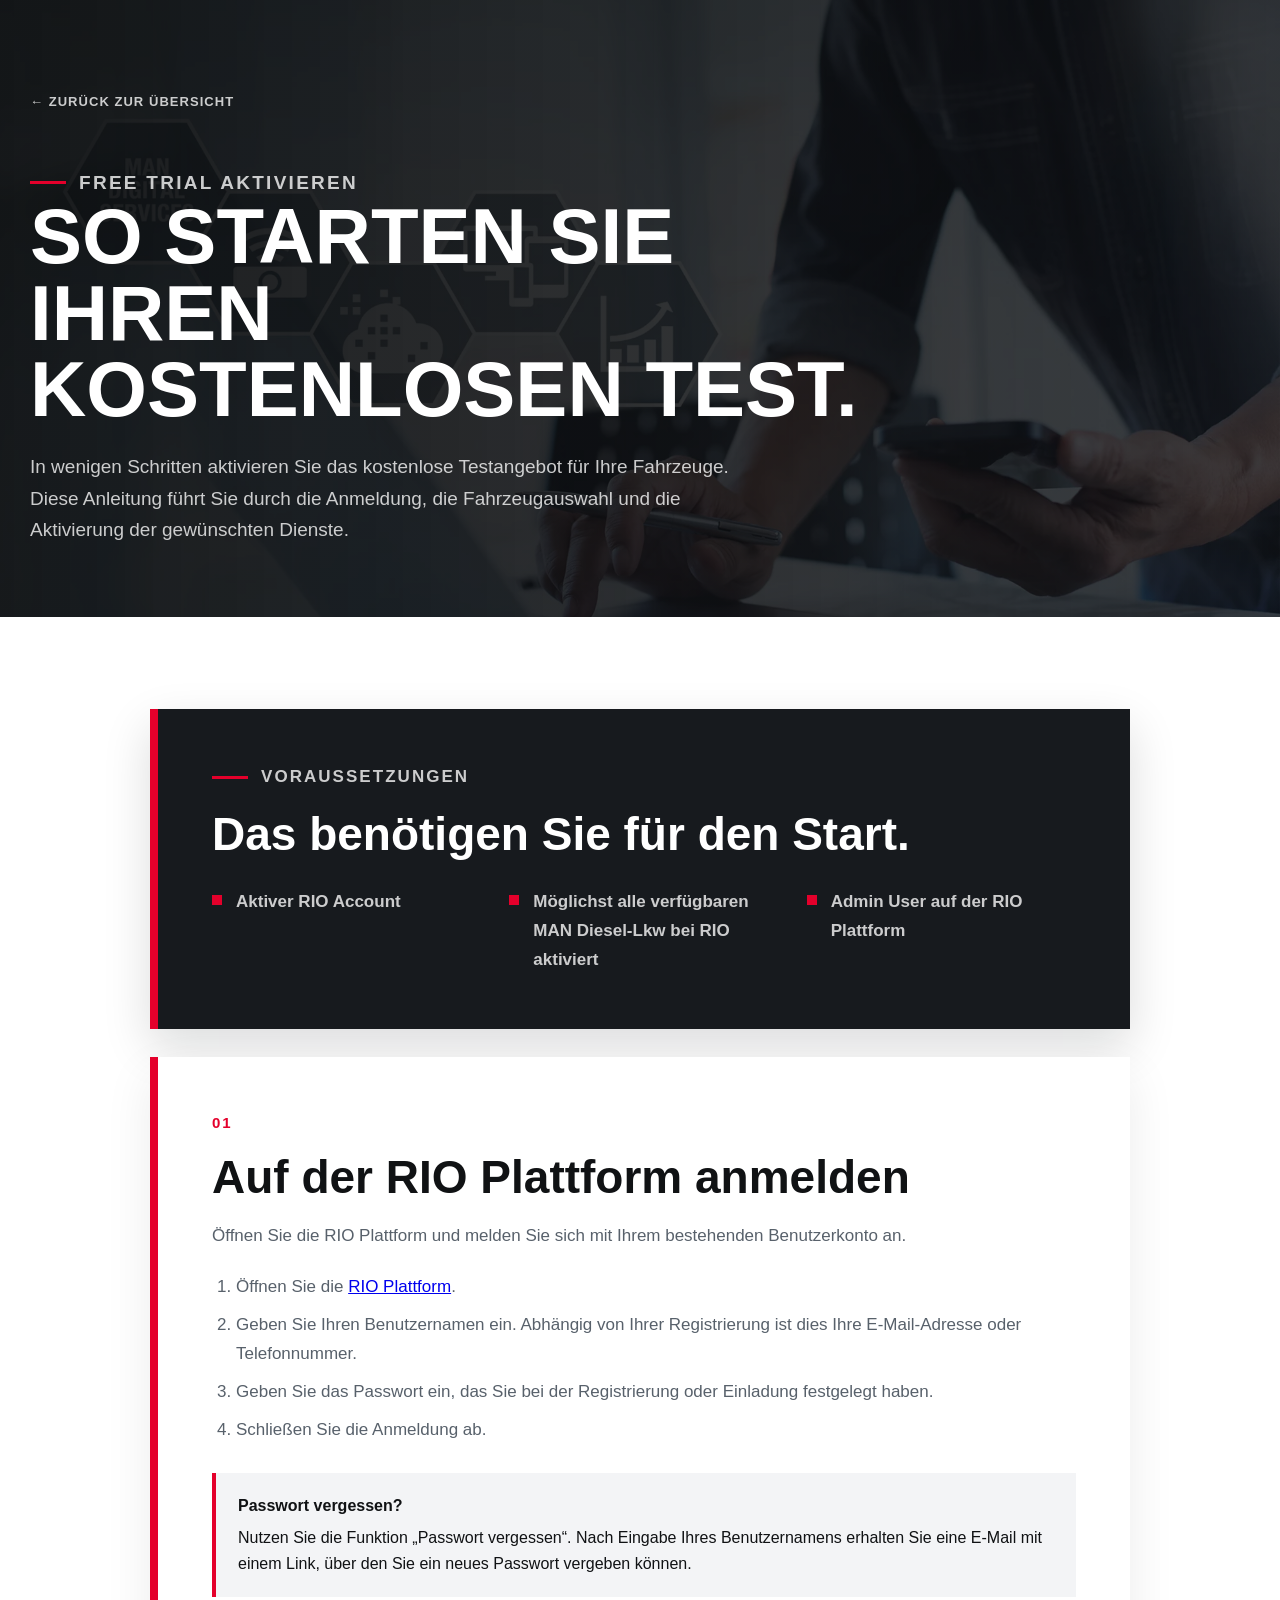
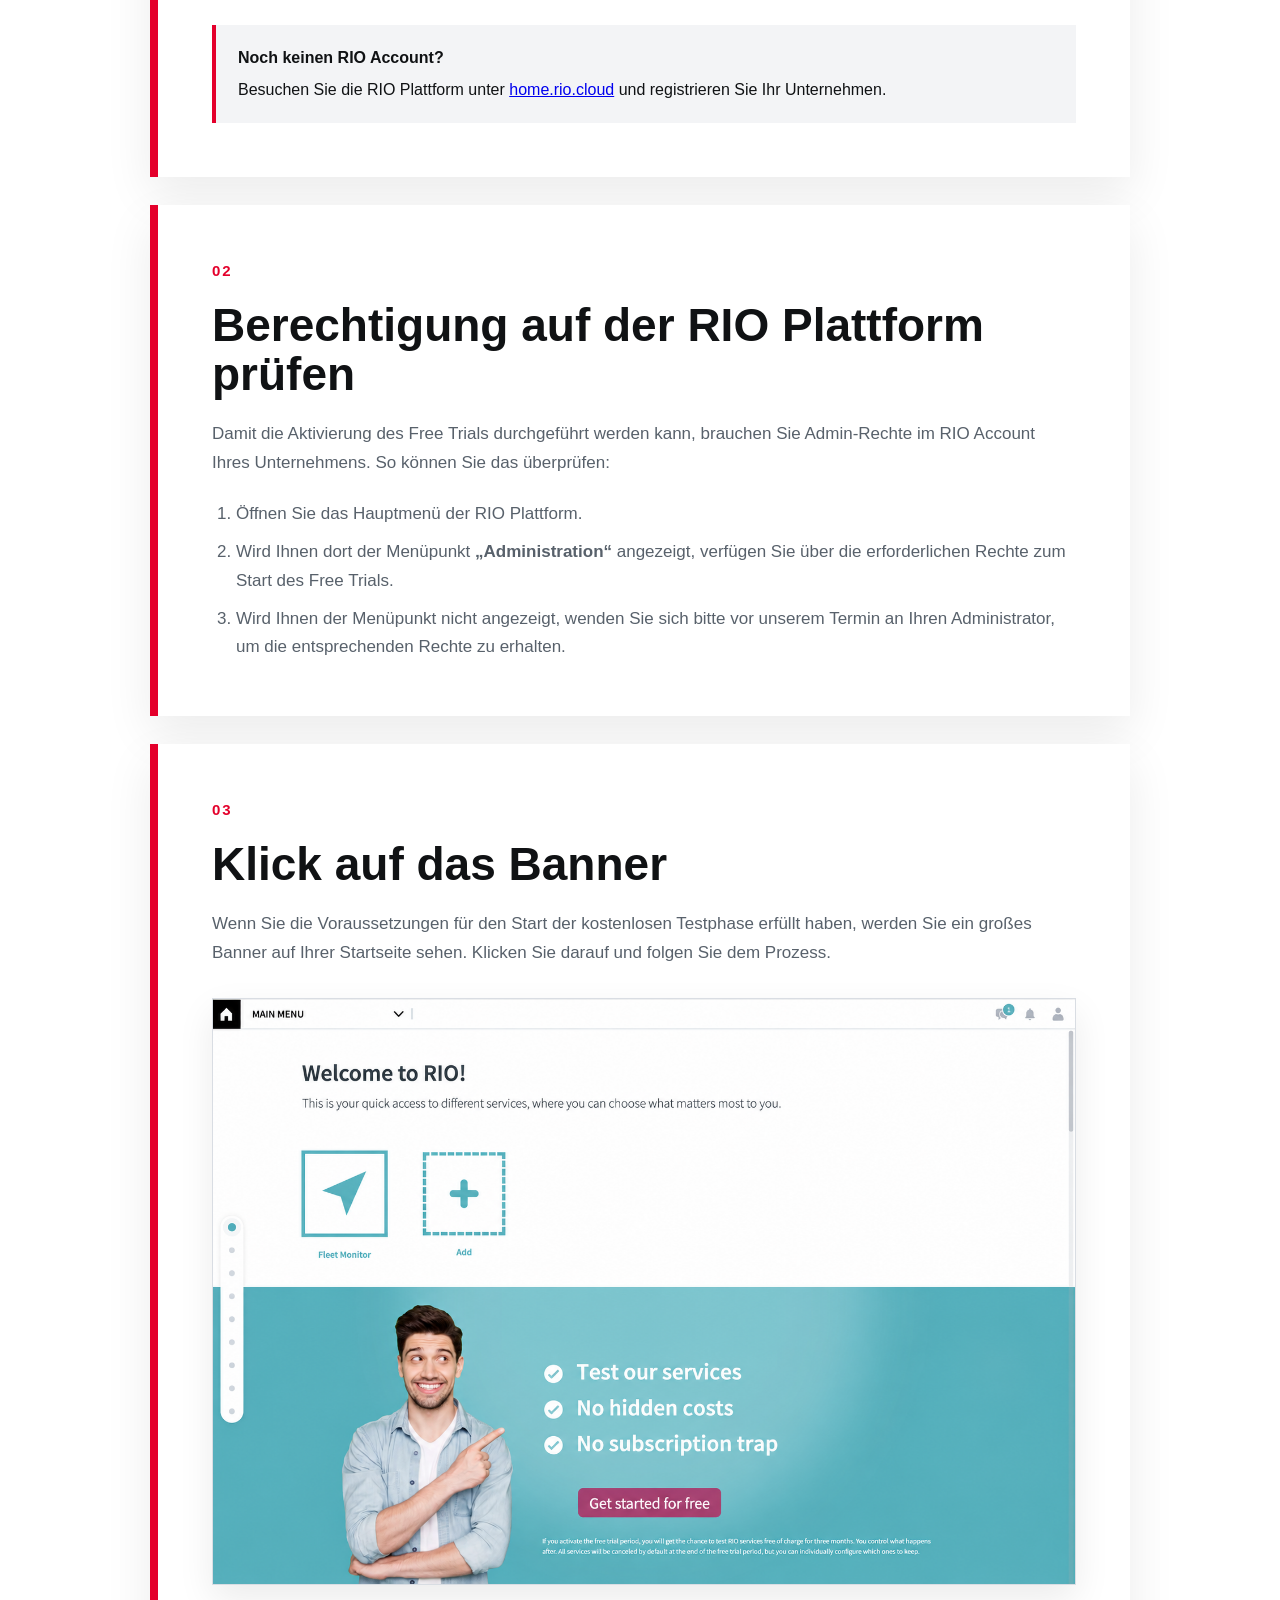
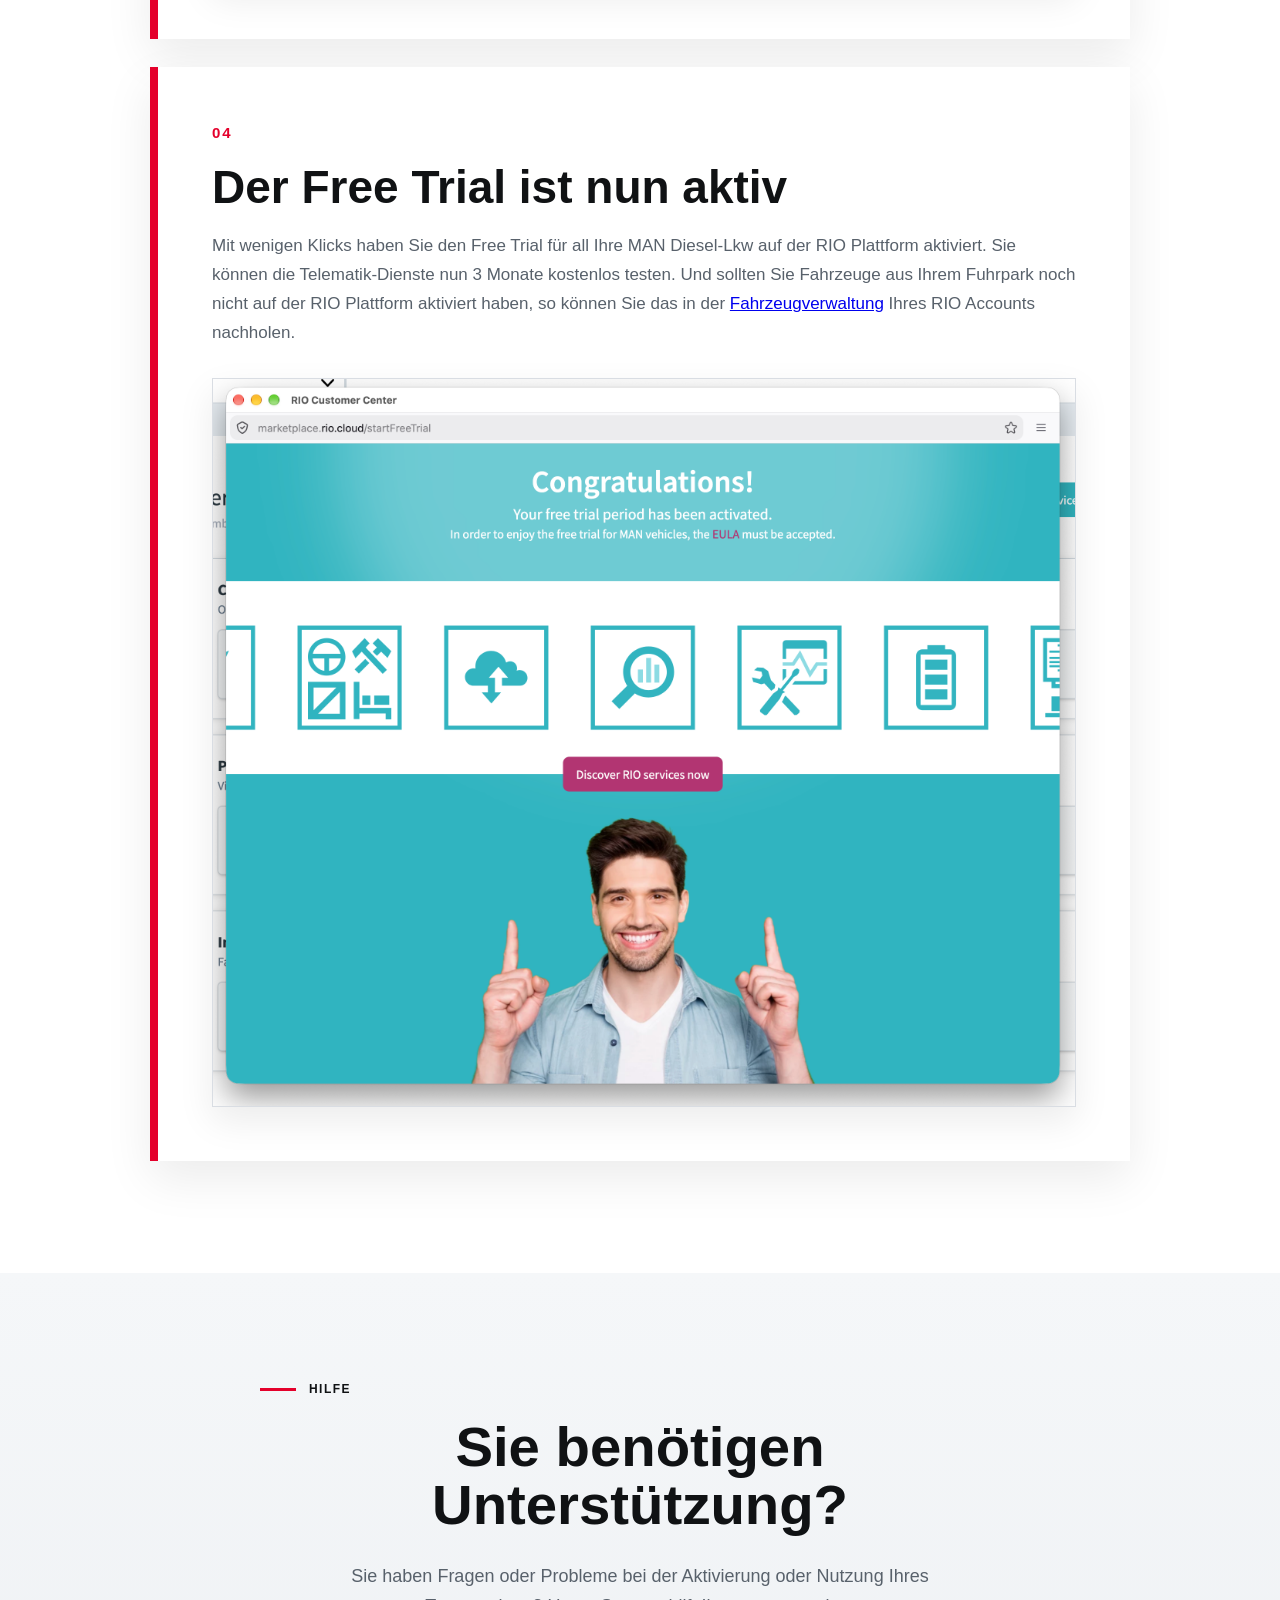
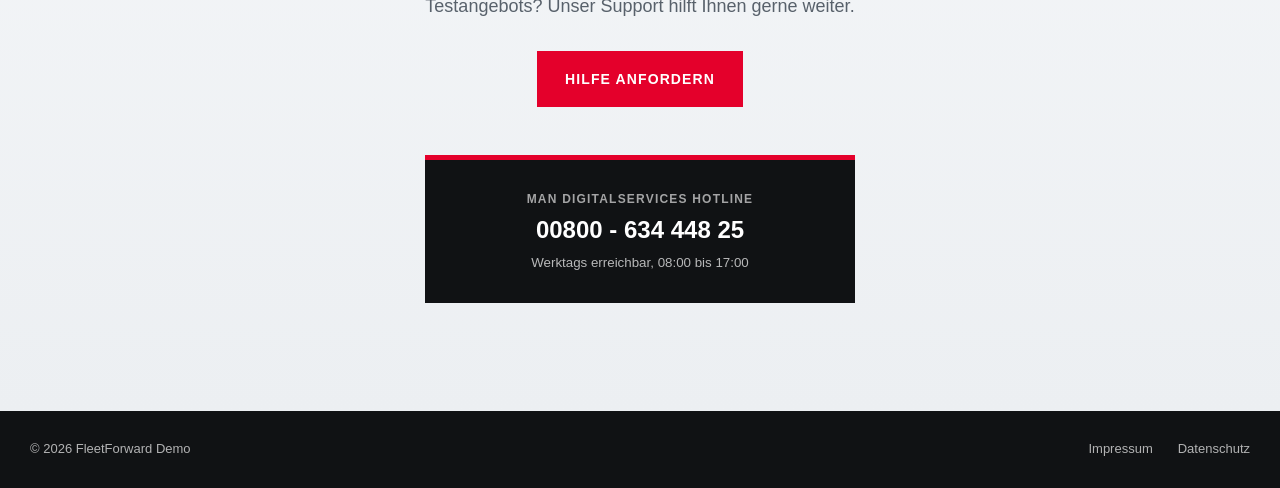
==== commit de36d913: "Update RIO admin rights guidance" ====
--- a/free-trial-anleitung.html
+++ b/free-trial-anleitung.html
@@ -77,9 +77,9 @@
             <article class="demo-guide-step">
               <h2>Berechtigung auf der RIO Plattform prüfen</h2>
               <p>
-                Damit wir die Aktivierung gemeinsam durchführen können, können
-                Sie vorab außerdem kurz Ihre Berechtigung auf der RIO Plattform
-                überprüfen.
+                Damit die Aktivierung des Free Trials durchgeführt werden kann,
+                brauchen Sie Admin-Rechte im RIO Account Ihres Unternehmens. So
+                können Sie das überprüfen:
               </p>
               <ol>
                 <li>Öffnen Sie das Hauptmenü der RIO Plattform.</li>
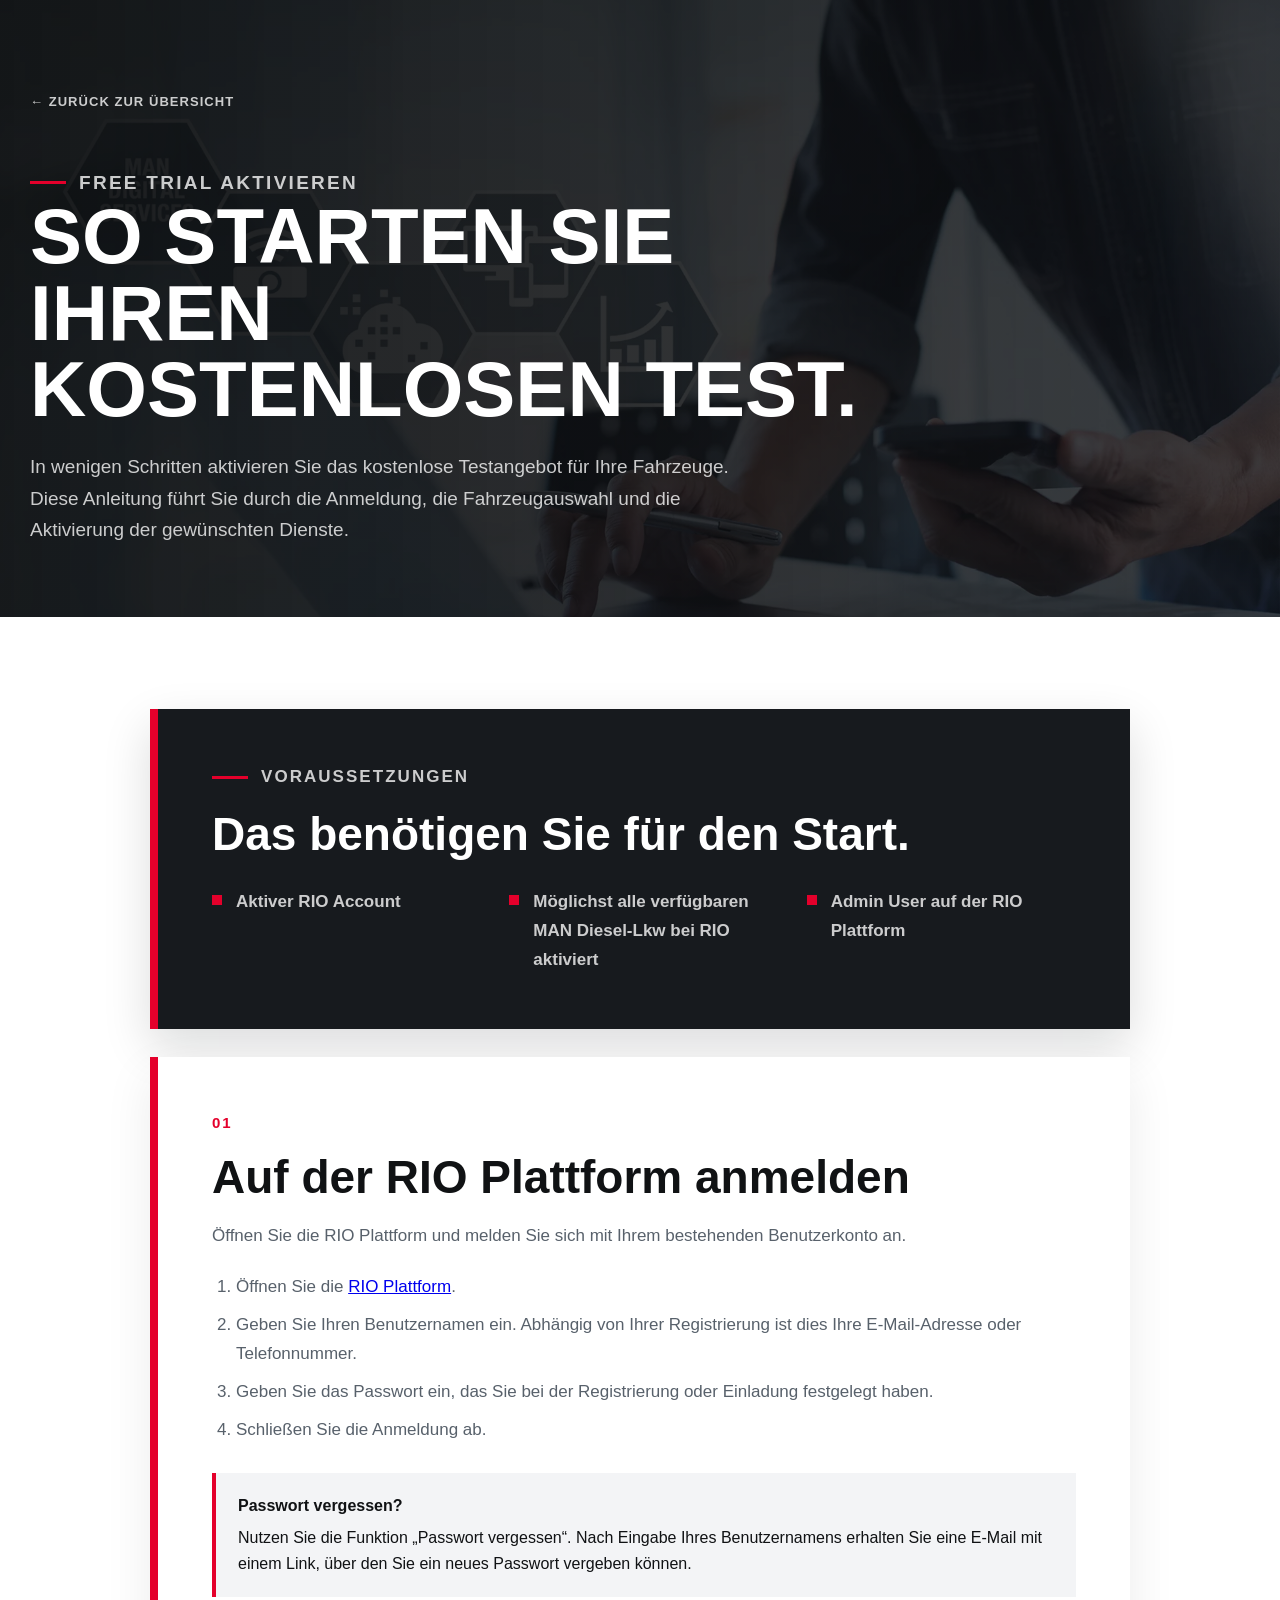
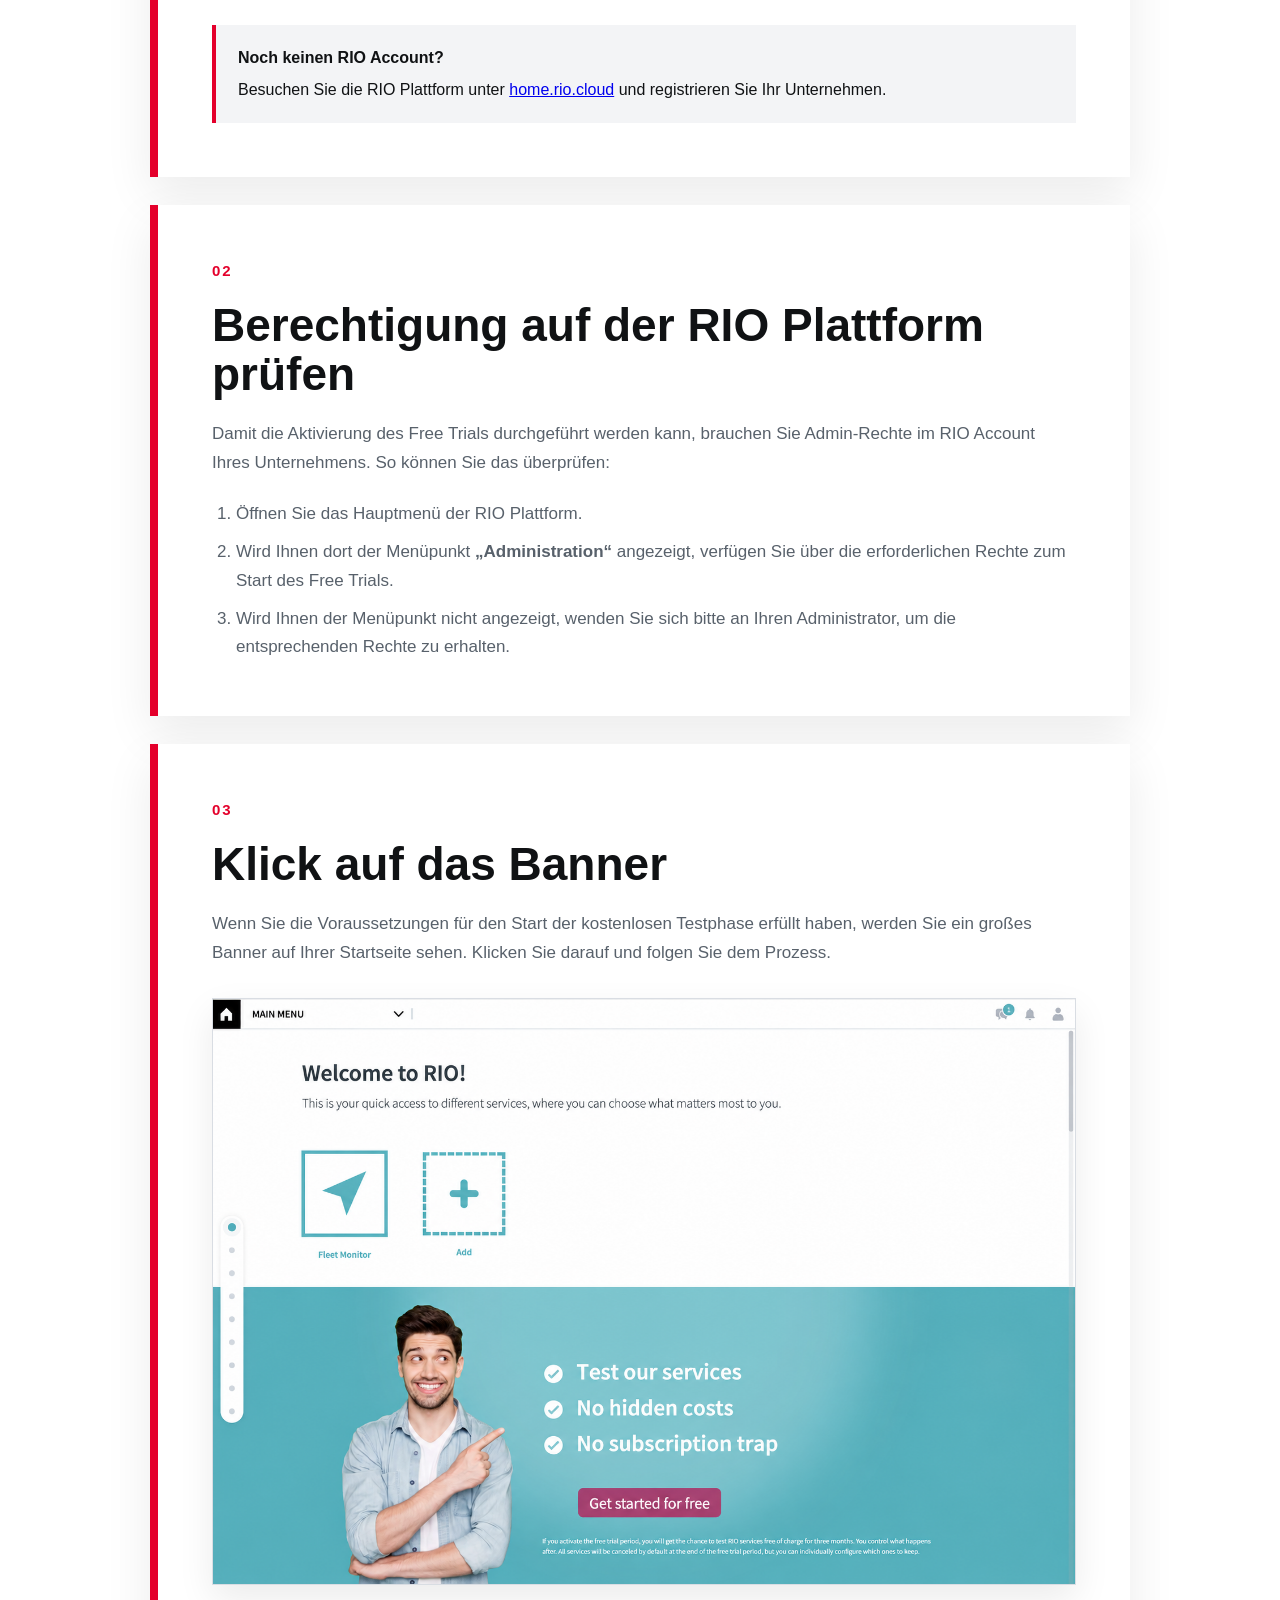
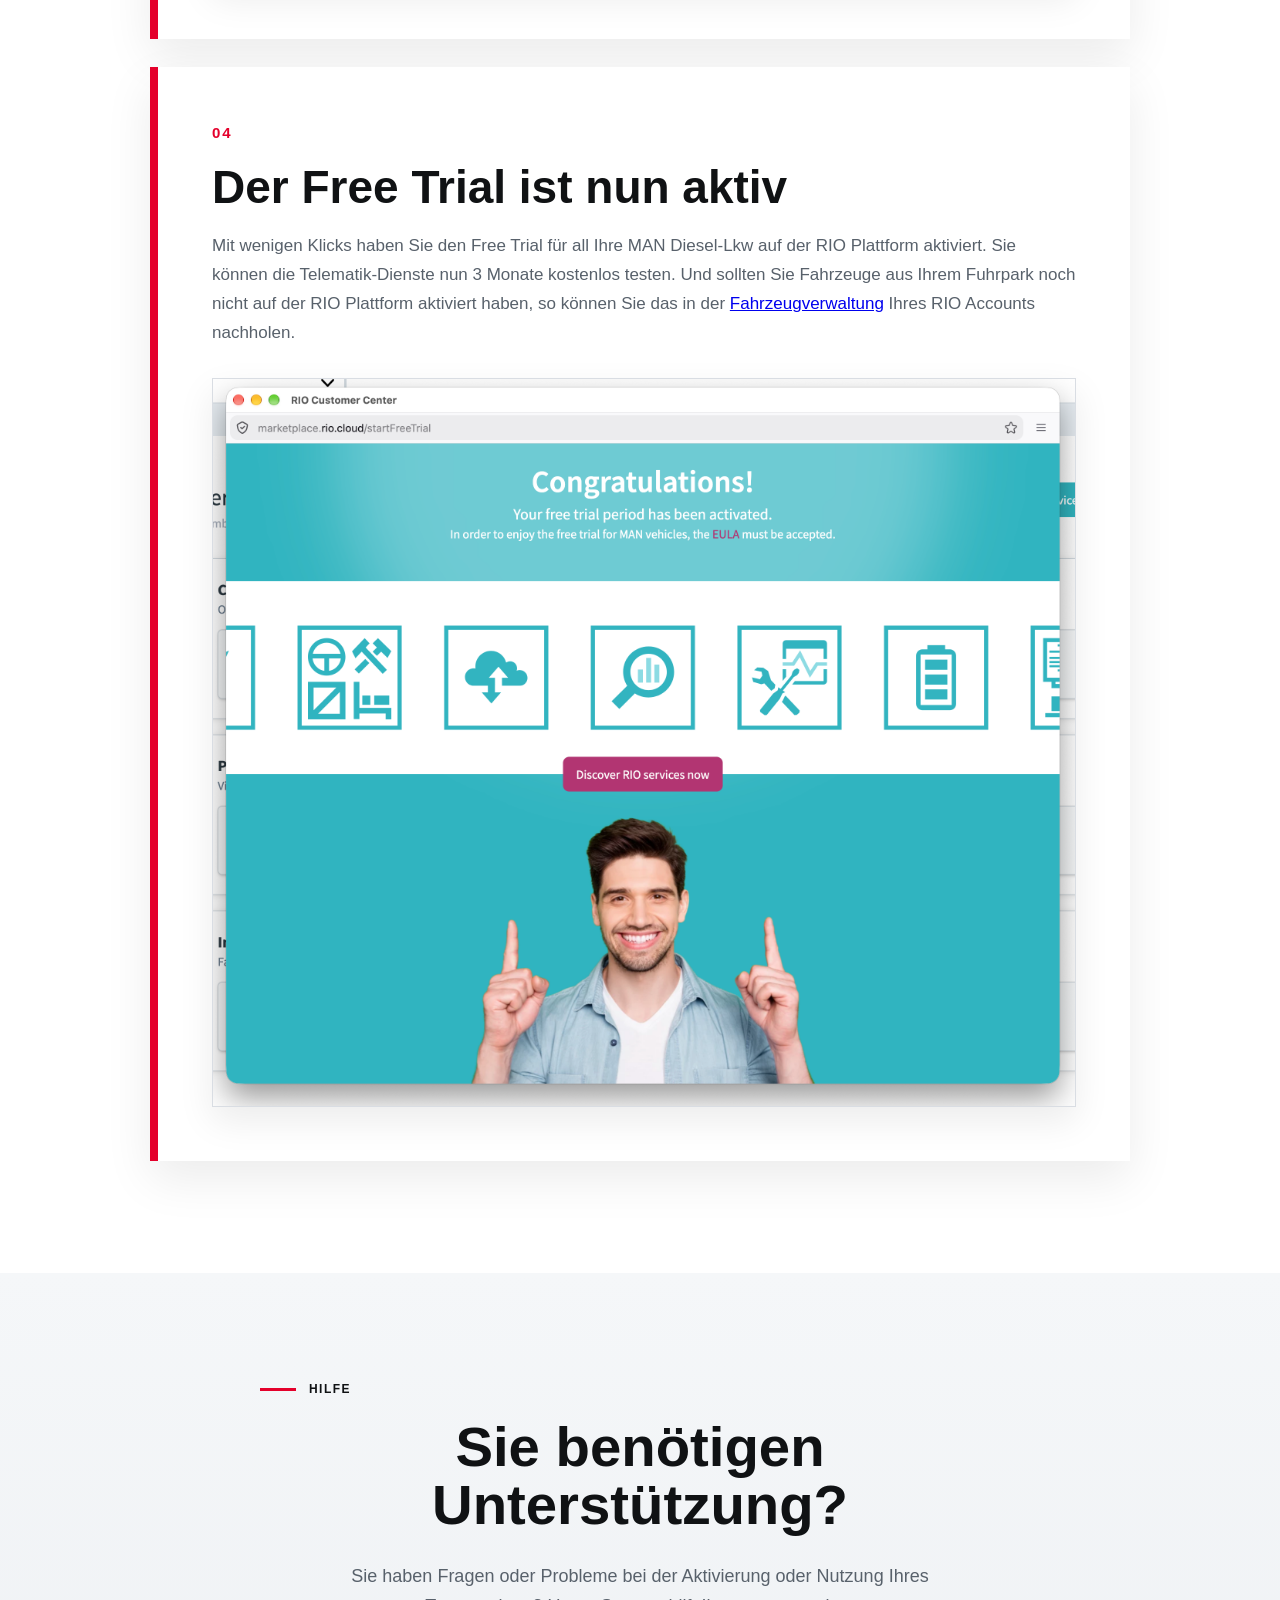
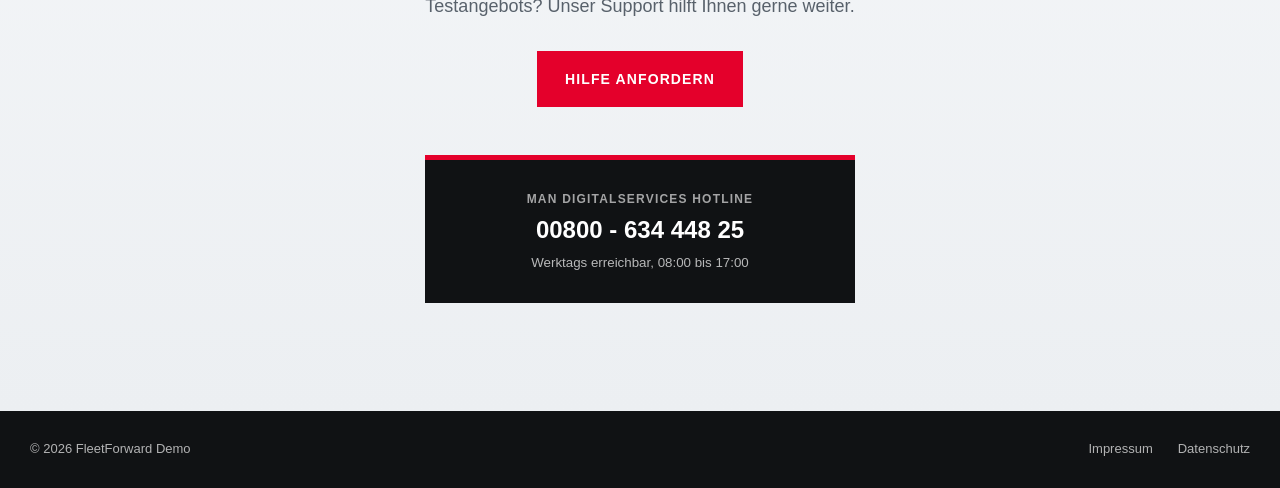
==== commit 40bc9545: "Refine RIO admin rights guidance" ====
--- a/free-trial-anleitung.html
+++ b/free-trial-anleitung.html
@@ -90,8 +90,8 @@
                 </li>
                 <li>
                   Wird Ihnen der Menüpunkt nicht angezeigt, wenden Sie sich
-                  bitte vor unserem Termin an Ihren Administrator, um die
-                  entsprechenden Rechte zu erhalten.
+                  bitte an Ihren Administrator, um die entsprechenden Rechte
+                  zu erhalten.
                 </li>
               </ol>
             </article>
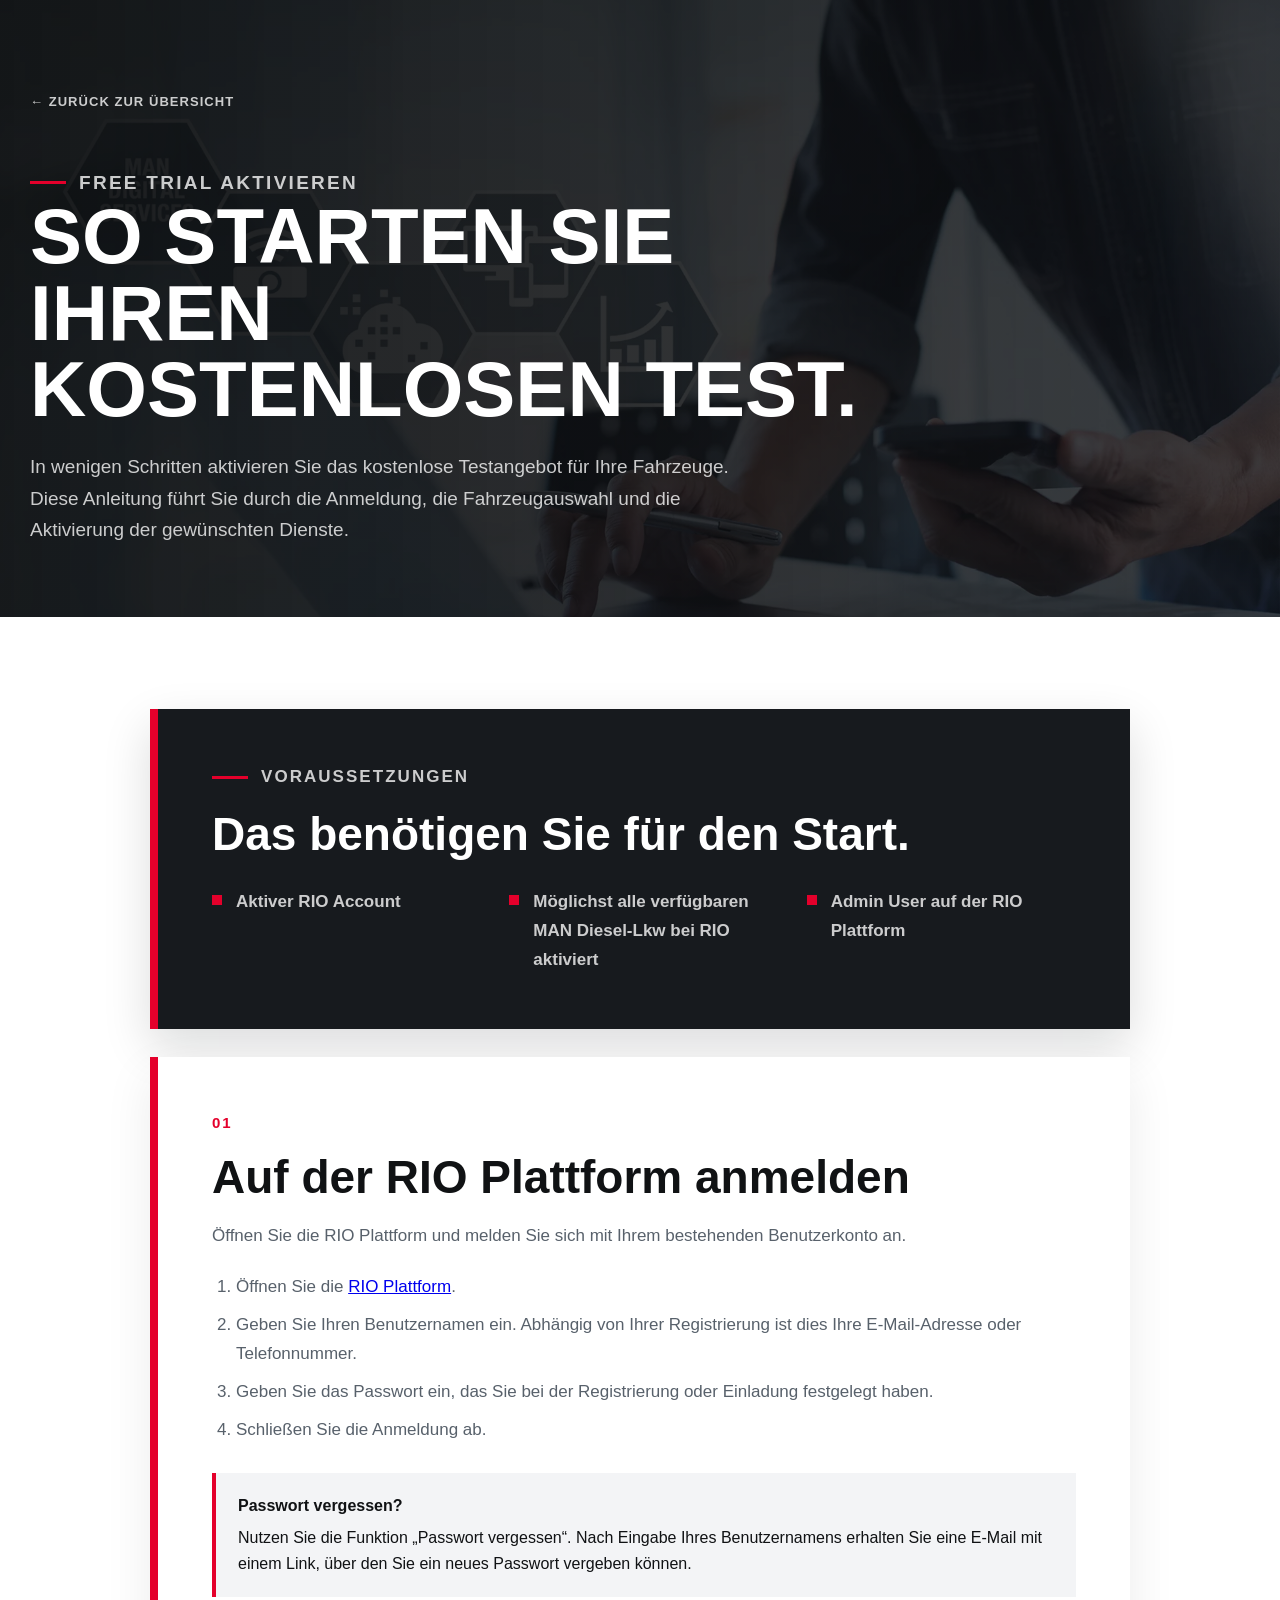
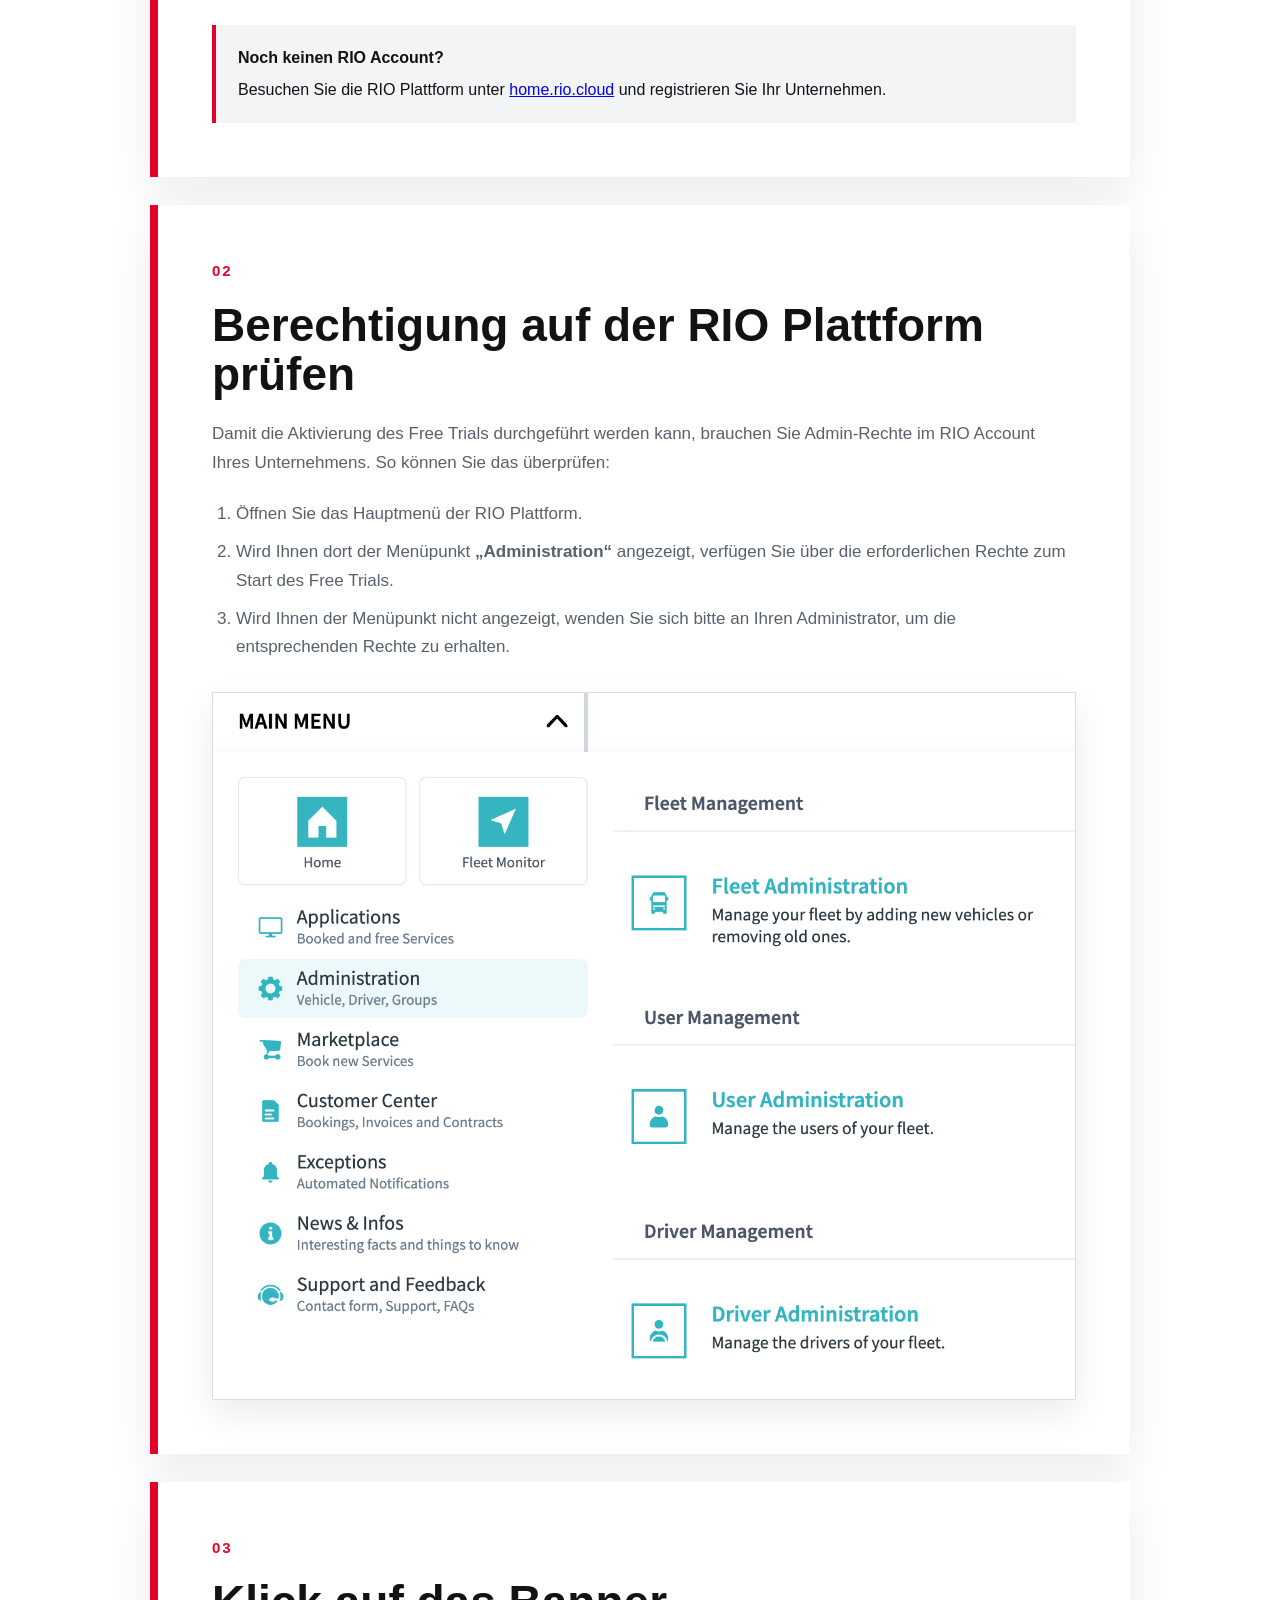
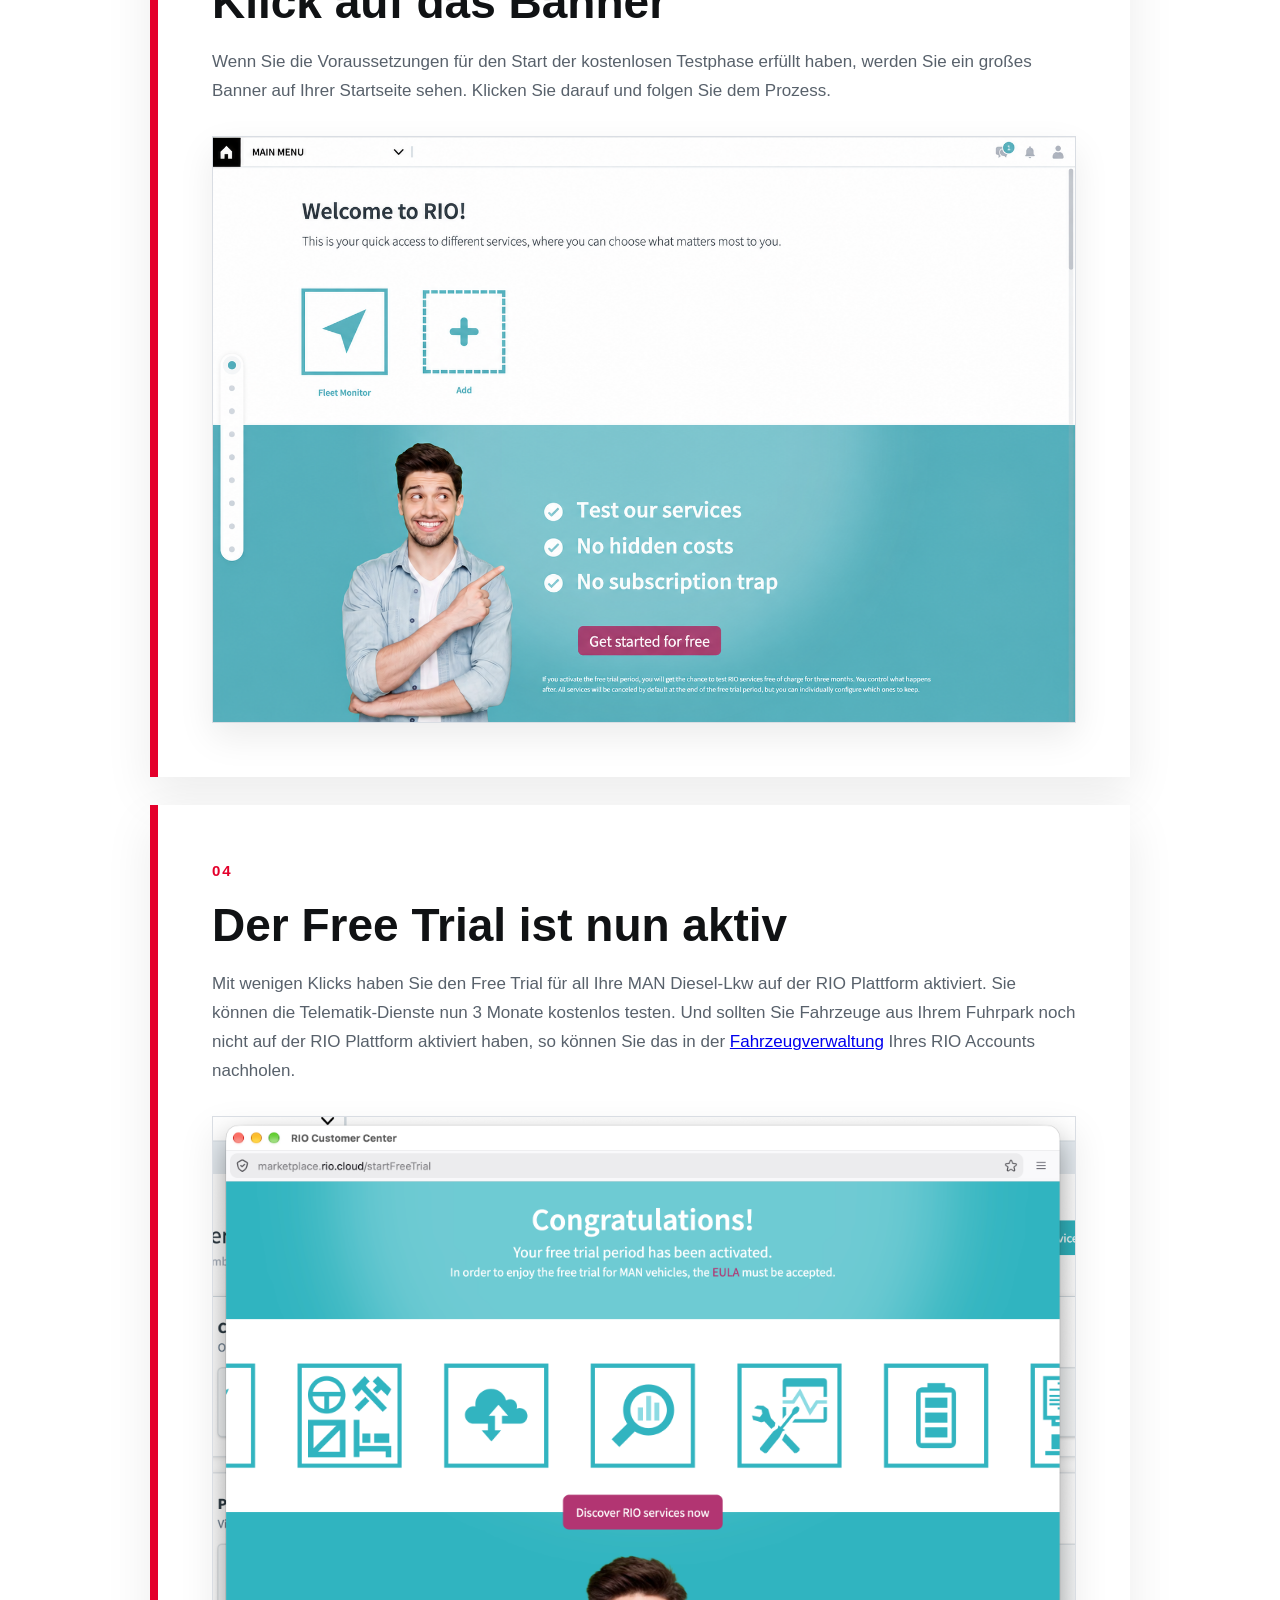
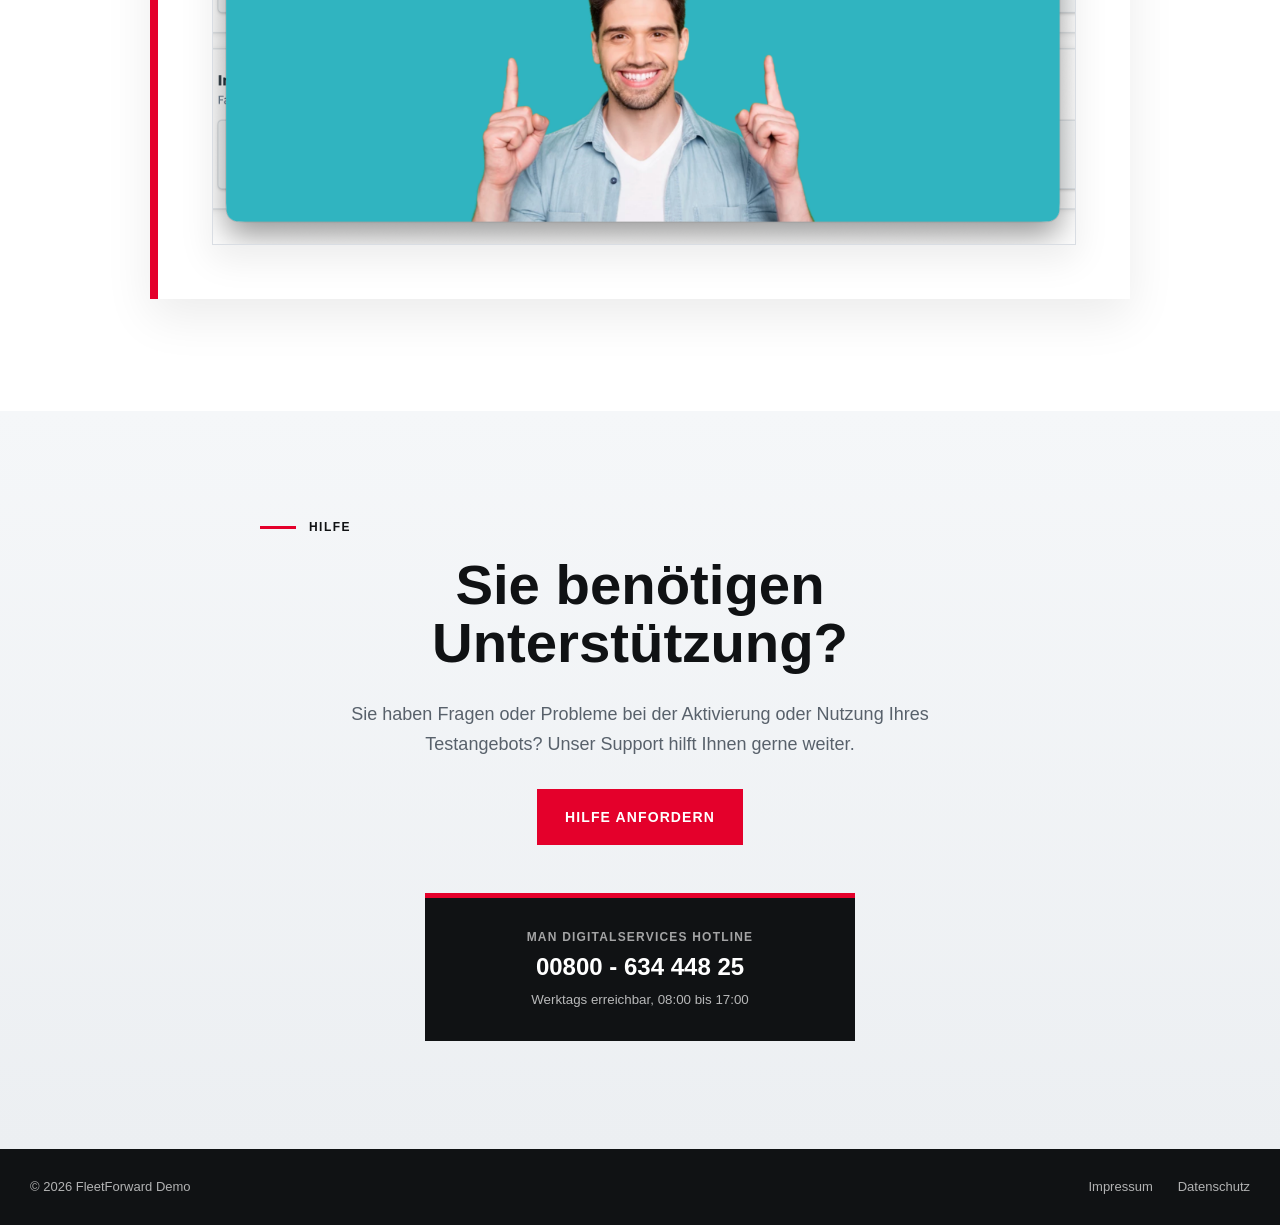
==== commit 1d143bee: "Add RIO main menu image to admin rights step" ====
--- a/free-trial-anleitung.html
+++ b/free-trial-anleitung.html
@@ -94,6 +94,13 @@
                   zu erhalten.
                 </li>
               </ol>
+              <figure class="demo-guide-image">
+                <img
+                  src="images/RIO_Main_Menu_raw.png"
+                  alt="Hauptmenü der RIO Plattform mit dem Menüpunkt Administration"
+                  loading="lazy"
+                >
+              </figure>
             </article>
 
             <article class="demo-guide-step">
